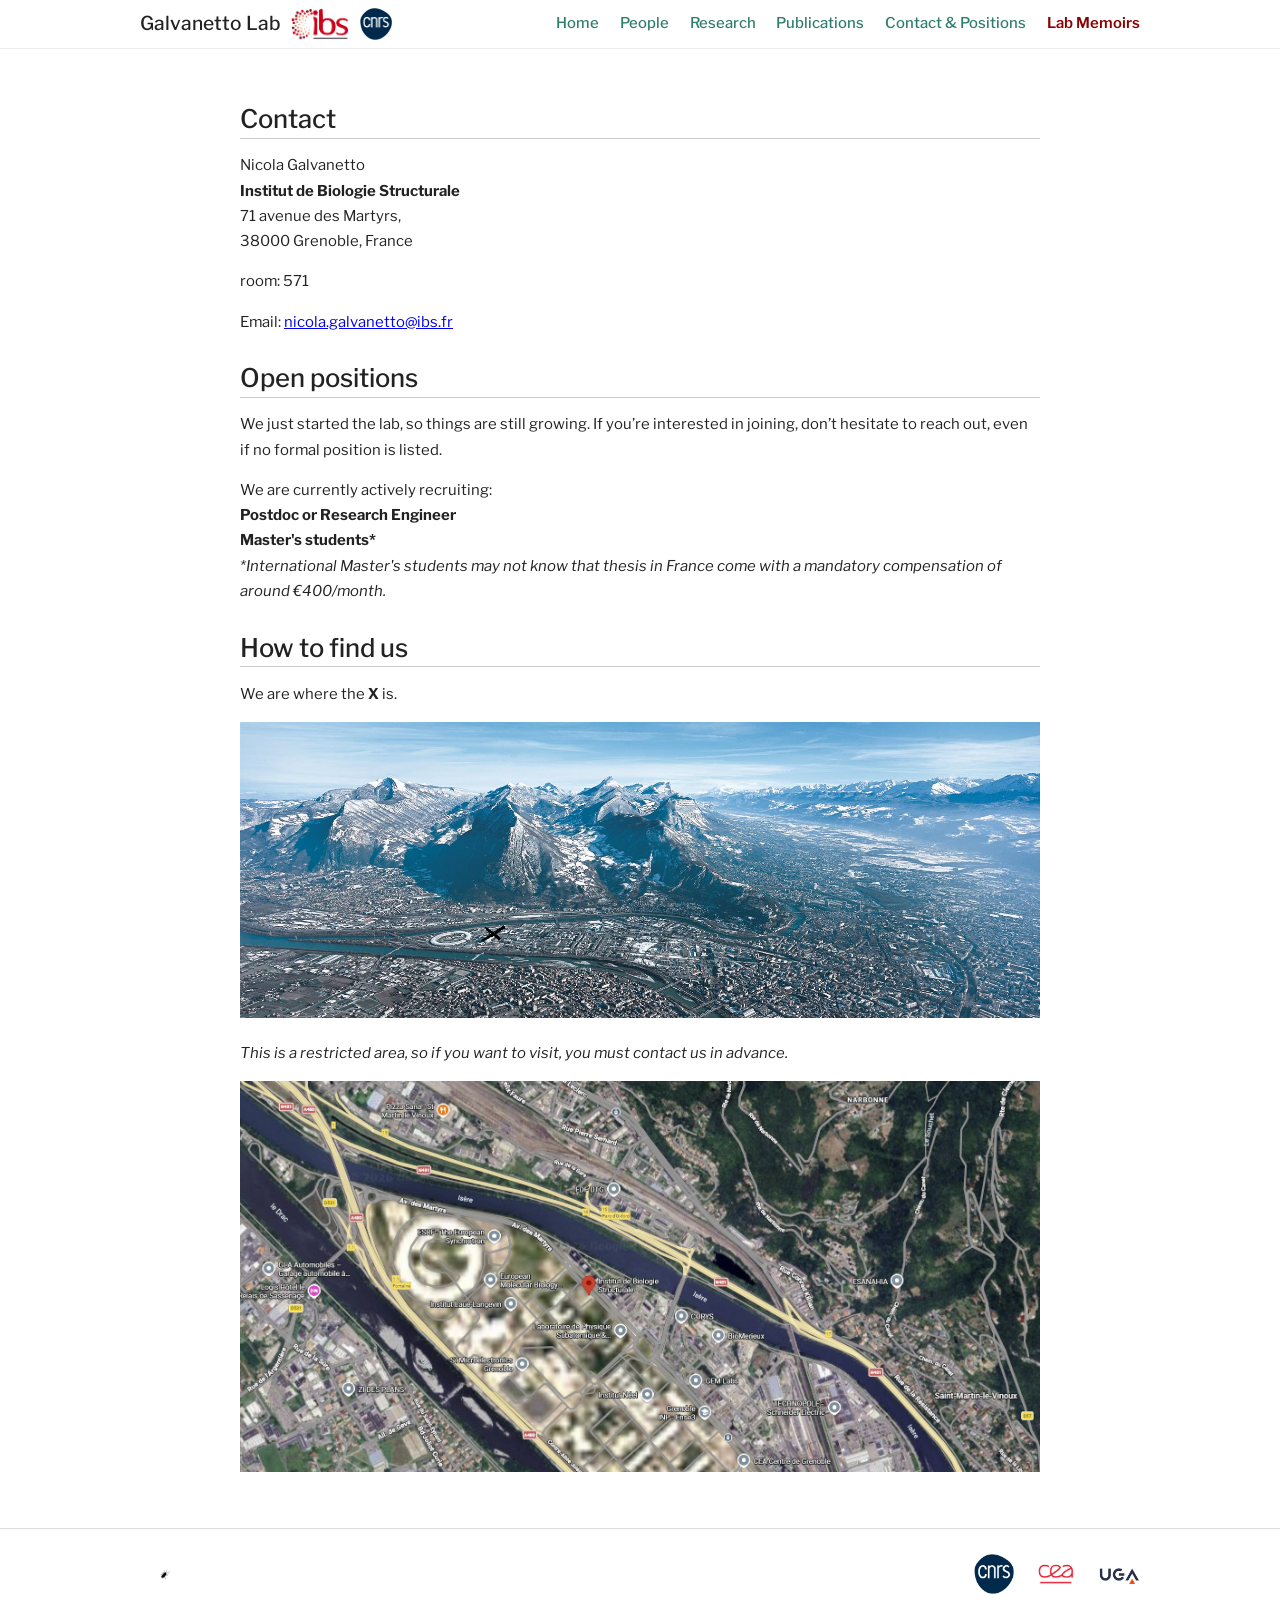
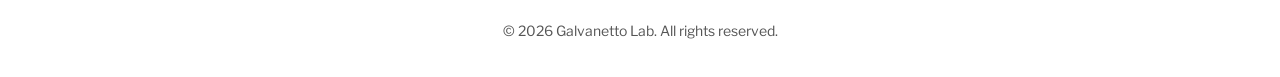
==== contact/index.html @ d552b593 "seo and positions" ====
<!DOCTYPE html>
<html lang="en">
<head>
  <meta charset="UTF-8" />
  <meta name="viewport" content="width=device-width, initial-scale=1.0" />
  <title>Contact & Positions – Nicola Galvanetto Lab</title>
  <meta name="author" content="Nicola Galvanetto">
<meta name="description" content="Contact Nicola Galvanetto at IBS Grenoble. Open positions for postdocs and PhD students in biophysics.">
  <link rel="stylesheet" href="../style.css" />
</head>
<body>
  <header>

<nav class="nav">
  <div class="logo-hamburger">
    <!-- Logo + text on the same line -->
<div class="logo">
  Galvanetto Lab 
  <a href="https://www.ibs.fr/" target="_blank" style="text-decoration: none;">
    <img src="../images/ibslogo.jpg" alt="IBS logo" class="ibs-logo" style="margin-left: 10px; margin-right: 10px;">
  </a>
  <a href="https://www.cnrs.fr/en" target="_blank" style="text-decoration: none;">
    <img src="../images/cnrslogo.jpg" alt="CNRS logo" class="ibs-logo">
  </a>
</div>

    <!-- Hamburger (only visible on mobile) -->
    <div class="hamburger" id="hamburger">
      <span></span>
      <span></span>
      <span></span>
    </div>
  </div>

  <ul class="menu" id="menu">
    <li><a href="../index.html">Home</a></li>
    <li><a href="../people/">People</a></li>
    <li><a href="../research/">Research</a></li>
    <li><a href="../publications/">Publications</a></li>
    <li><a href="../contact/">Contact & Positions</a></li>
    <li><a href="../memoirs/" class="memoirs-link">Lab Memoirs</a></li>
  </ul>
</nav>

  </header>


<main class="content">
	<h2 style="margin-bottom: -3px;">Contact</h2>
	<hr style="border: none; border-top: 1px solid #ccc; margin: 0;">
	
	<p>Nicola Galvanetto<br>
	<b>Institut de Biologie Structurale</b><br>
	71 avenue des Martyrs,<br>
	38000 Grenoble, France</p>
	<p></p>
	<p>room: 571</p>
  <p>Email: <a href="mailto:nicola.galvanetto@ibs.fr">nicola.galvanetto@ibs.fr</a></p>
  
  
  <h2 style="margin-bottom: -3px;">Open positions</h2>
	<hr style="border: none; border-top: 1px solid #ccc; margin: 0;">
	
	<p>We just started the lab, so things are still growing. 
	If you’re interested in joining, don’t hesitate to reach out, even if no formal position is listed.</p>
	<p></p>
<p>We are currently actively recruiting:<br>
<b>Postdoc or Research Engineer</b><br>
<b>Master's students*</b><br>
<i>*International Master's students may not know that thesis in France come with a mandatory compensation 
of around €400/month.</i></p>
  
  
  
  	<h2 style="margin-bottom: -3px;">How to find us</h2>
	<hr style="border: none; border-top: 1px solid #ccc; margin: 0;">
    <p>We are where the <b>X</b> is.</p>

  	<img src="../images/position in photo.png" alt="map" style="max-width: 100%; height: auto;">
	
	

	<p></p>
	<p><i>This is a restricted area, so if you want to visit, you must contact us in advance.</i></p>
	
	<a href="https://maps.app.goo.gl/d3sHrLhtY7CHZB1f6" target="_blank">
  <img src="../images/position in map.png" alt="map" style="max-width: 100%; height: auto;">
	</a>
	

  
  


</main>


<footer class="site-footer">
  <div class="footer-logos-container">
  <div class="footer-logos-left">
      <img src="../images/formica.gif" alt="formica">
    </div>
  
  
  
  
    <div class="footer-logos-right">
      <a href="https://www.cnrs.fr/en" target="_blank" rel="noopener">
        <img src="../images/cnrslogo.jpg" alt="Logo cnrs">
      </a>

      <a href="https://www.cea.fr/english/Pages/home.aspx" target="_blank" rel="noopener">
        <img src="../images/cealogo.jpg" alt="Logo 2">
      </a>

      <a href="https://www.univ-grenoble-alpes.fr/english/" target="_blank" rel="noopener">
        <img src="../images/ugalogo.jpg" alt="Logo 3">
      </a>
    </div>
  </div>

  <!-- BOTTOM TEXT -->
  <div class="footer-bottom">
    <p>© <span id="year"></span> Galvanetto Lab. All rights reserved.</p>
  </div>

  <script>
    document.getElementById("year").textContent = new Date().getFullYear();
  </script>
</footer>

<script>
  // Hamburger menu toggle – this makes it actually work
  document.addEventListener('DOMContentLoaded', function () {
    const hamburger = document.getElementById('hamburger');
    const menu = document.getElementById('menu');

    hamburger.addEventListener('click', function () {
      menu.classList.toggle('active');
    });

    // Optional: close menu when a link is clicked (very nice on mobile)
    menu.querySelectorAll('a').forEach(link => {
      link.addEventListener('click', () => {
        menu.classList.remove('active');
      });
    });
  });
</script>


</body>
</html>
---- style.css ----
@import url('https://fonts.googleapis.com/css2?family=Libre+Franklin:wght@300;400;500;600&display=swap');


/* Markdown-like clean font stack */
body {
  margin: 0;
  font-family: "Libre Franklin", -apple-system, BlinkMacSystemFont, "Segoe UI", Roboto, Arial, sans-serif;
  font-size: 0.93rem;
  line-height: 1.6;
  color: #222;
}

h1, h2, h3 {
  font-weight: 500;
}

body {
  font-weight: 400;
}

.content {
  line-height: 1.7;
}

/* Navigation bar – COMPACT & RESPONSIVE */
header {
  background: white;
  border-bottom: 1px solid #eee;
  position: sticky;
  top: 0;
  z-index: 10;
}

.nav {
  display: flex;
  justify-content: space-between;
  align-items: center;
  max-width: 1000px;
  margin: 0 auto;
  padding: 0.5rem 1rem;          /* tighter vertical padding */
}

.logo-hamburger {
  display: flex;
  justify-content: space-between;
  align-items: center;
  width: 100%;
}

.nav .logo {
  font-weight: 500;
  font-size: 1.2rem;
  margin: 0;
  line-height: 1;
}

.ibs-logo {
  height: 30px;
  margin-left: 4px;
  vertical-align: middle;
}

/* Horizontal menu on tablets & desktop */
.menu {
  list-style: none;
  display: flex;
  gap: 1.5rem;
  margin: 0;
  padding: 0;
}

.menu a {
  text-decoration: none;
  color: #2e7d6b;
  font-weight: 500;
  white-space: nowrap;
}

.menu a:hover { text-decoration: underline; }

.menu a.memoirs-link {
  color: #8b0000;
  font-weight: 600;
}
.menu a.memoirs-link:hover {
  color: #b30000;
  text-decoration: underline;
}

/* Hamburger (only visible on phones) */
.hamburger {
  display: none;
  cursor: pointer;
  padding: 0.5rem;
}
.hamburger span {
  display: block;
  width: 24px;
  height: 2.5px;
  background: #222;
  margin: 5px 0;
  transition: 0.3s;
}


/* Hero section */
.hero {
  position: relative;
  text-align: center;
  color: white;
}

.hero-image {
  width: 100%;
  height: 250px;
  object-fit: cover;
  filter: brightness(100%);
}

.hero-text {
  position: absolute;
  top: 50%;
  left: 50%;
  transform: translate(-50%, -50%);
  width: 88%;
}

.hero-text h1 {
  font-size: 2rem;
  margin: 0;
}


.hero-text banner{
    font-size: 1.4rem;
    font-weight: 300;
    color: white;
    text-align: center;
    text-shadow: 0px 2px 6px rgba(0,0,0,0.7);
    margin: 0;
    padding-top: 20vh;
}

.hero-text p {
  font-size: 1.2rem;
}

/* Main content */
.content {
  max-width: 800px;
  margin: 3rem auto;
  padding: 0 1rem;
}

.content h2 {
  font-size: 1.6rem;
  margin-bottom: 1rem;
}



/* Footer -------------------- */
/* FOOTER CONTAINER */
footer {
  padding: 20px;
   background-color: #f5f5f5; 
  margin-top: 40px;
  border-top: 1px solid #ccc;
}

.site-footer {
  background-color: #fff;
  padding: 20px 0;
  border-top: 1px solid #ddd;
  font-size: 0.9rem;
}

.footer-logos-container {
  max-width: 1000px;   /* match your header width */
  margin: 0 auto;
  display: flex;
  justify-content: space-between;
  align-items: center;
  padding: 0 20px;
}

.footer-logos-left img {
  height: 50px;
  width: auto;
}

.footer-logos-right img {
  height: 40px;   /* adjust per logo */
  width: auto;
  margin-left: 15px;
}

.footer-logos-right a {
  text-decoration: none;
}

.footer-bottom {
  text-align: center;
  margin-top: 20px;
  color: #555;
}

/* ALL LOGOS */
.footer-logo {
  height: 40px;   /* adjust as you prefer */
  opacity: 0.85;
  transition: opacity 0.3s ease;
  cursor: pointer;
}

.footer-logo:hover {
  opacity: 1;
}

/* A slightly larger IBS logo */
.footer-logo.ibs {
  height: 48px;
}

/* BOTTOM TEXT */
.footer-bottom {
  text-align: center;
  font-size: 14px;
  color: #555;
  margin-top: 10px;
}

/* End Footer */

.main-figure { 
  margin: 1.5rem auto;
  max-width: var(--w, 45%); /* default 45% if --w not set */
}

.main-imagewrap  { 
  display:block; width:100%;
  border-radius:1px;
  box-shadow:0 2px 8px rgba(0,0,0,0.1);
}

.main-imagewrapNoshadow  { 
  display:block; width:100%;
  border-radius:1px;
}

.main-caption{
  margin-top:0.4rem;
  font-size:0.85rem;
  color:#555;
  text-align:left;
  line-height:1.2;
}

.main-imageThin {
  display: block;
  margin: 1.5rem auto;
  max-width: 45%;
  border-radius: 1px;
  box-shadow: 0 2px 8px rgba(0,0,0,0.1);
}


.main-image {
  display: block;
  margin: 1.5rem auto;
  max-width: 90%;
  border-radius: 1px;
  box-shadow: 0 2px 8px rgba(0,0,0,0.1);
}


.person {
  display: flex;
  align-items: center;
  margin-bottom: 2rem;
  gap: 1.5rem;
}

.person-photo {
  width: 120px;      /* adjust as needed */
  height: 140px;     /* adjust as needed */
  object-fit: cover;
  /* border-radius: 50%; */ /* removed to make rectangle */
  box-shadow: 0 2px 6px rgba(0,0,0,0.15);
}

.person-info h3 {
  margin: 0;
  font-size: 1.2rem;
  color: #2e7d6b;
}

.person-info p {
  margin: 0.3rem 0;
  line-height: 1.4;
}


/* ─────────────────── Publications ─────────────────── */

.publication {
  display: flex;
  gap: 20px;
  align-items: flex-start;
  margin-bottom: 24px;
}

.publication img {
  width: 160px;
  height: 100px;
  flex-shrink: 0;
  object-fit: cover;
  object-position: center;
}

.publication .pub-text {
  font-size: 0.82em;
  line-height: 1.3;
}






.ibs-logo {
  height: 32px;        /* Adjust as you like */
  margin-left: 1px;    /* Small spacing after the @ */
  vertical-align: middle;
  cursor: pointer;
}


/* ─────────────────── RESPONSIVE NAV ─────────────────── */
@media (max-width: 768px) {
  .nav {
    flex-direction: column;
    padding: 0.6rem 1rem;
  }
  .logo {
    margin-bottom: 0.1rem;
  }
  .menu {
    flex-wrap: wrap;
    justify-content: center;
    gap: 1rem;
  }
}

@media (max-width: 480px) {
  body {
    font-size: 0.875rem;
  }
  .hero-text banner {
    font-size: 1.1rem;
  }
  .content h2 {
    font-size: 1.3rem;
  }
  .content h3 {
    font-size: 1.05rem;
  }
}

/* Hamburger menu on phones */
@media (max-width: 480px) {
  .logo-hamburger {               /* logo + hamburger on the same line */
    display: flex;
  }
  .nav .logo {
    font-size: 1.13rem;
  }
  .ibs-logo { height: 28px; }

  .hamburger { display: block; }

  .menu {
    display: none;
    flex-direction: column;
    width: 100%;
    background: white;
    position: absolute;
    top: 100%;
    left: 0;
    border-top: 1px solid #eee;
    box-shadow: 0 6px 12px rgba(0,0,0,0.1);
    z-index: 20;
  }
  .menu.active { display: flex; }

  .menu a {
    display: block;
    padding: 0.15rem 0.5rem;      /* compact but comfortable */
    text-align: left;
    color: #2e7d6b;
  }
  .menu a.memoirs-link { color: #8b0000; font-weight: 600; }
  .menu a:hover { background: #f8f8f8; }
  .menu a.memoirs-link:hover { background: #fff5f5; color: #b30000; }
}

/* Desktop / tablet – clean original layout, no wrapping */
@media (min-width: 481px) {
  .hamburger {
    display: none !important;
  }
  .logo-hamburger {
    all: unset;              /* completely removes the flex wrapper we added for mobile */
    display: block;
  }
  .nav {
    display: flex;
    justify-content: space-between;
    align-items: center;
  }
  .menu {
    display: flex !important;
    gap: 0.4rem 1.3rem;
  }
}

  /* Hamburger button */
  .hamburger {
    display: block;
    cursor: pointer;
    padding: 0.5rem;
  }

  .hamburger span {
    display: block;
    width: 26px;
    height: 3px;
    background: #222;
    margin: 5px 0;
    transition: 0.3s;
  }


@media (min-width: 481px) and (max-width: 768px) {
  .nav .logo {
    font-size: 1rem;
  }
  .ibs-logo {
    height: 22px;
  }
  .menu {
    gap: 0.5rem 0.8rem;
    font-size: 0.9rem;
  }
}

/* Hide hamburger on larger screens */
@media (min-width: 481px) {
  .hamburger {
    display: none;
  }
  .menu {
    display: flex !important;
  }
}

.nav .logo {
  display: flex;
  align-items: center;
  white-space: nowrap;
}
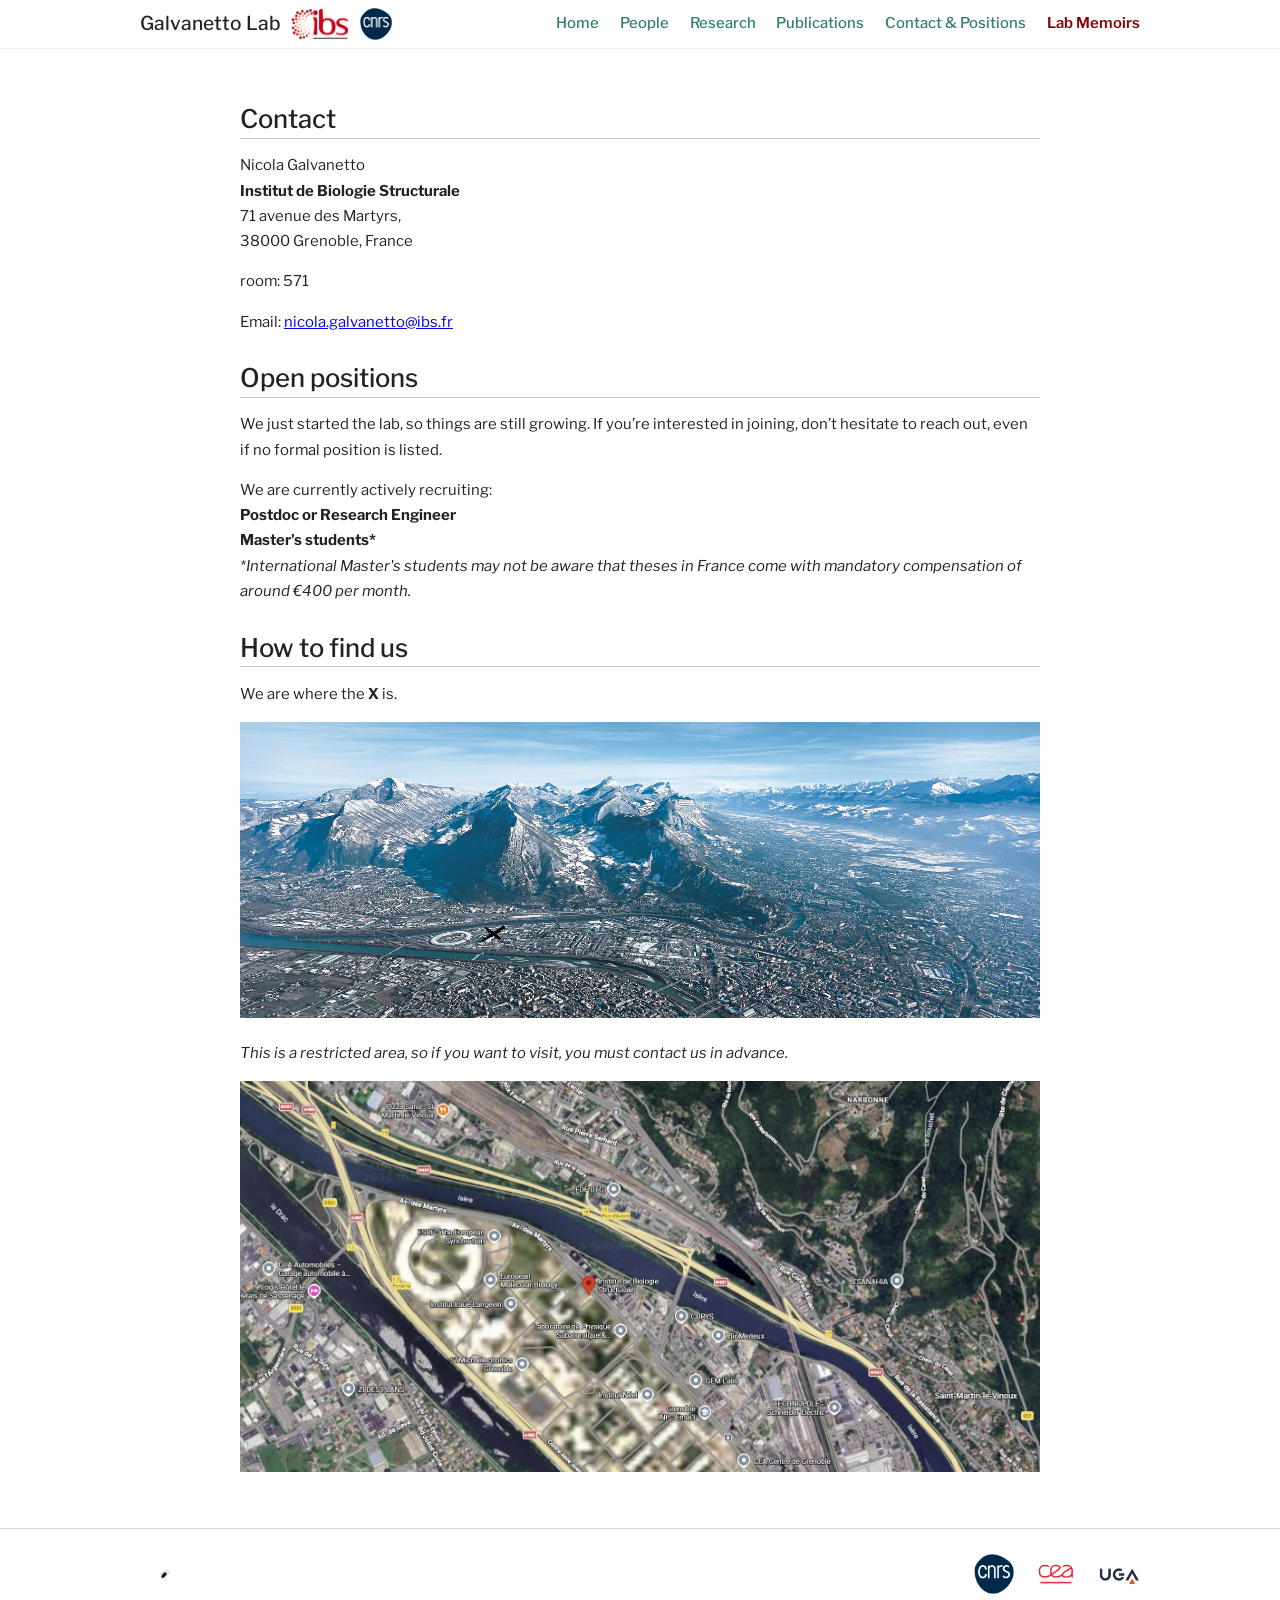
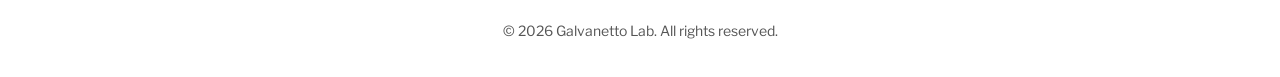
==== commit d7ceb9dc: "thesis" ====
--- a/contact/index.html
+++ b/contact/index.html
@@ -67,8 +67,8 @@
 <p>We are currently actively recruiting:<br>
 <b>Postdoc or Research Engineer</b><br>
 <b>Master's students*</b><br>
-<i>*International Master's students may not know that thesis in France come with a mandatory compensation 
-of around €400/month.</i></p>
+<i>*International Master's students may not be aware that theses in France come with mandatory compensation 
+of around €400 per month.</i></p>
   
   
   
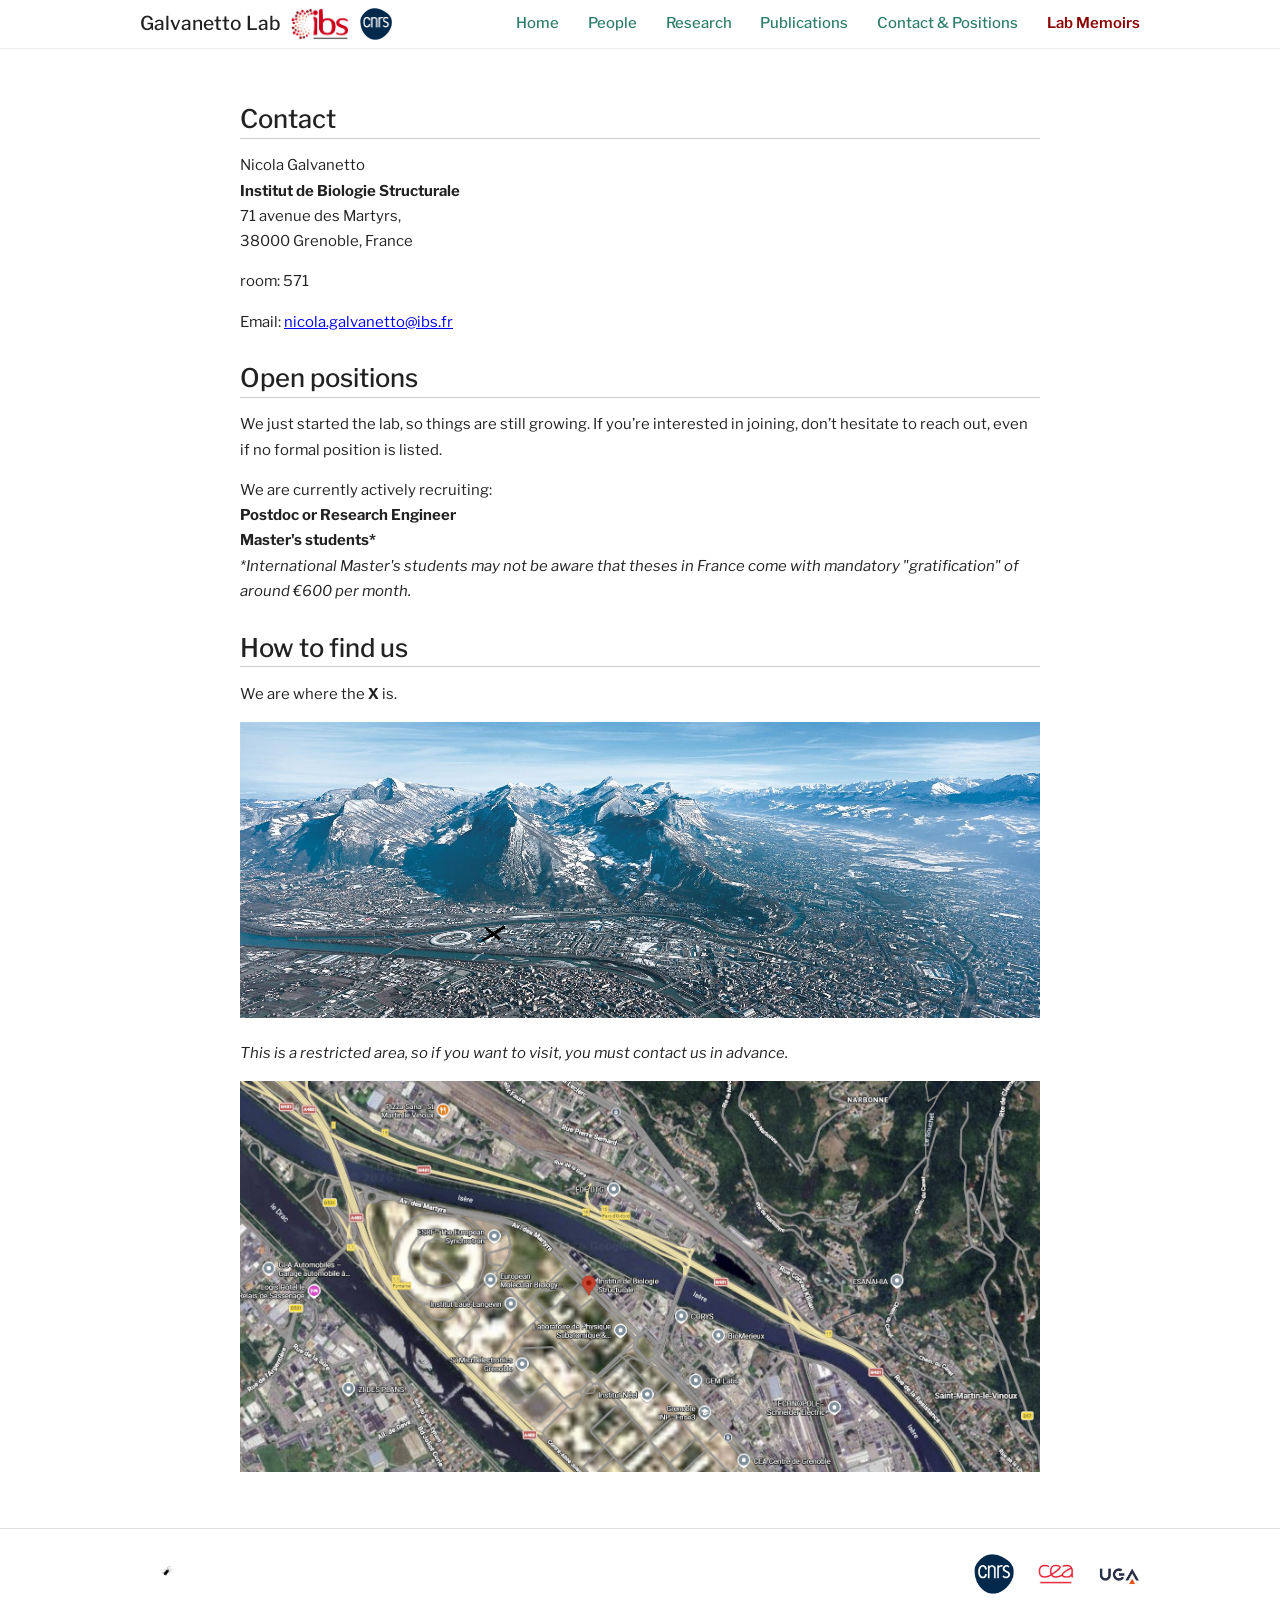
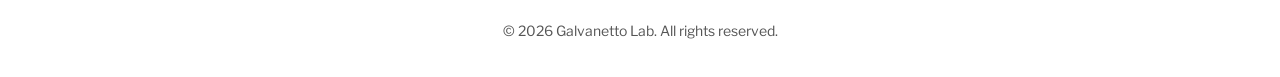
==== commit 5fc5961a: "gratification" ====
--- a/contact/index.html
+++ b/contact/index.html
@@ -67,8 +67,8 @@
 <p>We are currently actively recruiting:<br>
 <b>Postdoc or Research Engineer</b><br>
 <b>Master's students*</b><br>
-<i>*International Master's students may not be aware that theses in France come with mandatory compensation 
-of around €400 per month.</i></p>
+<i>*International Master's students may not be aware that theses in France come with mandatory "gratification" 
+of around €600 per month.</i></p>
   
   
   
--- a/style.css
+++ b/style.css
@@ -122,7 +122,6 @@
   top: 50%;
   left: 50%;
   transform: translate(-50%, -50%);
-  width: 88%;
 }
 
 .hero-text h1 {
@@ -158,6 +157,67 @@
 }
 
 
+/* Funding Section */
+
+.funding-section {
+  margin-top: 60px;
+  padding-top: 40px;
+  padding-bottom: 60px;
+  text-align: center;
+}
+
+.funding-divider {
+  width: 60px;
+  height: 2px;
+  background-color: #2e7d5e; /* match your site's green */
+  margin: 0 auto 32px auto;
+}
+
+.funding-title {
+  font-size: 1.1rem;
+  font-weight: 600;
+  letter-spacing: 0.1em;
+  text-transform: uppercase;
+  color: #555;
+  margin-bottom: 36px;
+}
+
+.funding-logos {
+  display: flex;
+  flex-wrap: wrap;
+  justify-content: center;
+  align-items: center;
+  gap: 48px;
+}
+
+.funding-item {
+  display: flex;
+  flex-direction: column;
+  align-items: center;
+  gap: 10px;
+  text-decoration: none;
+  transition: opacity 0.2s ease;
+}
+
+.funding-item:hover {
+  opacity: 0.7;
+}
+
+.funding-logo {
+  height: 60px;       /* all logos same height */
+  width: auto;
+  object-fit: contain;
+  filter: grayscale(20%);
+}
+
+.funding-name {
+  font-size: 0.8rem;
+  color: #888;
+  letter-spacing: 0.05em;
+}
+
+
+
 
 /* Footer -------------------- */
 /* FOOTER CONTAINER */
@@ -356,6 +416,9 @@
   body {
     font-size: 0.875rem;
   }
+  .hero-text {
+    width: 88%;
+  }
   .hero-text banner {
     font-size: 1.1rem;
   }
@@ -373,9 +436,9 @@
     display: flex;
   }
   .nav .logo {
-    font-size: 1.13rem;
-  }
-  .ibs-logo { height: 28px; }
+    font-size: 0.95rem;
+  }
+  .ibs-logo { height: 21px; margin-left: 5px; margin-right: 5px; }
 
   .hamburger { display: block; }
 
@@ -420,7 +483,7 @@
   }
   .menu {
     display: flex !important;
-    gap: 0.4rem 1.3rem;
+    gap: 0.4rem 1.8rem;
   }
 }
 
@@ -441,7 +504,7 @@
   }
 
 
-@media (min-width: 481px) and (max-width: 768px) {
+@media (min-width: 481px) and (max-width: 1050px) {
   .nav .logo {
     font-size: 1rem;
   }
@@ -449,8 +512,8 @@
     height: 22px;
   }
   .menu {
-    gap: 0.5rem 0.8rem;
-    font-size: 0.9rem;
+    gap: 0.4rem 0.8rem;
+    font-size: 0.88rem;
   }
 }
 
@@ -468,4 +531,4 @@
   display: flex;
   align-items: center;
   white-space: nowrap;
-}+}
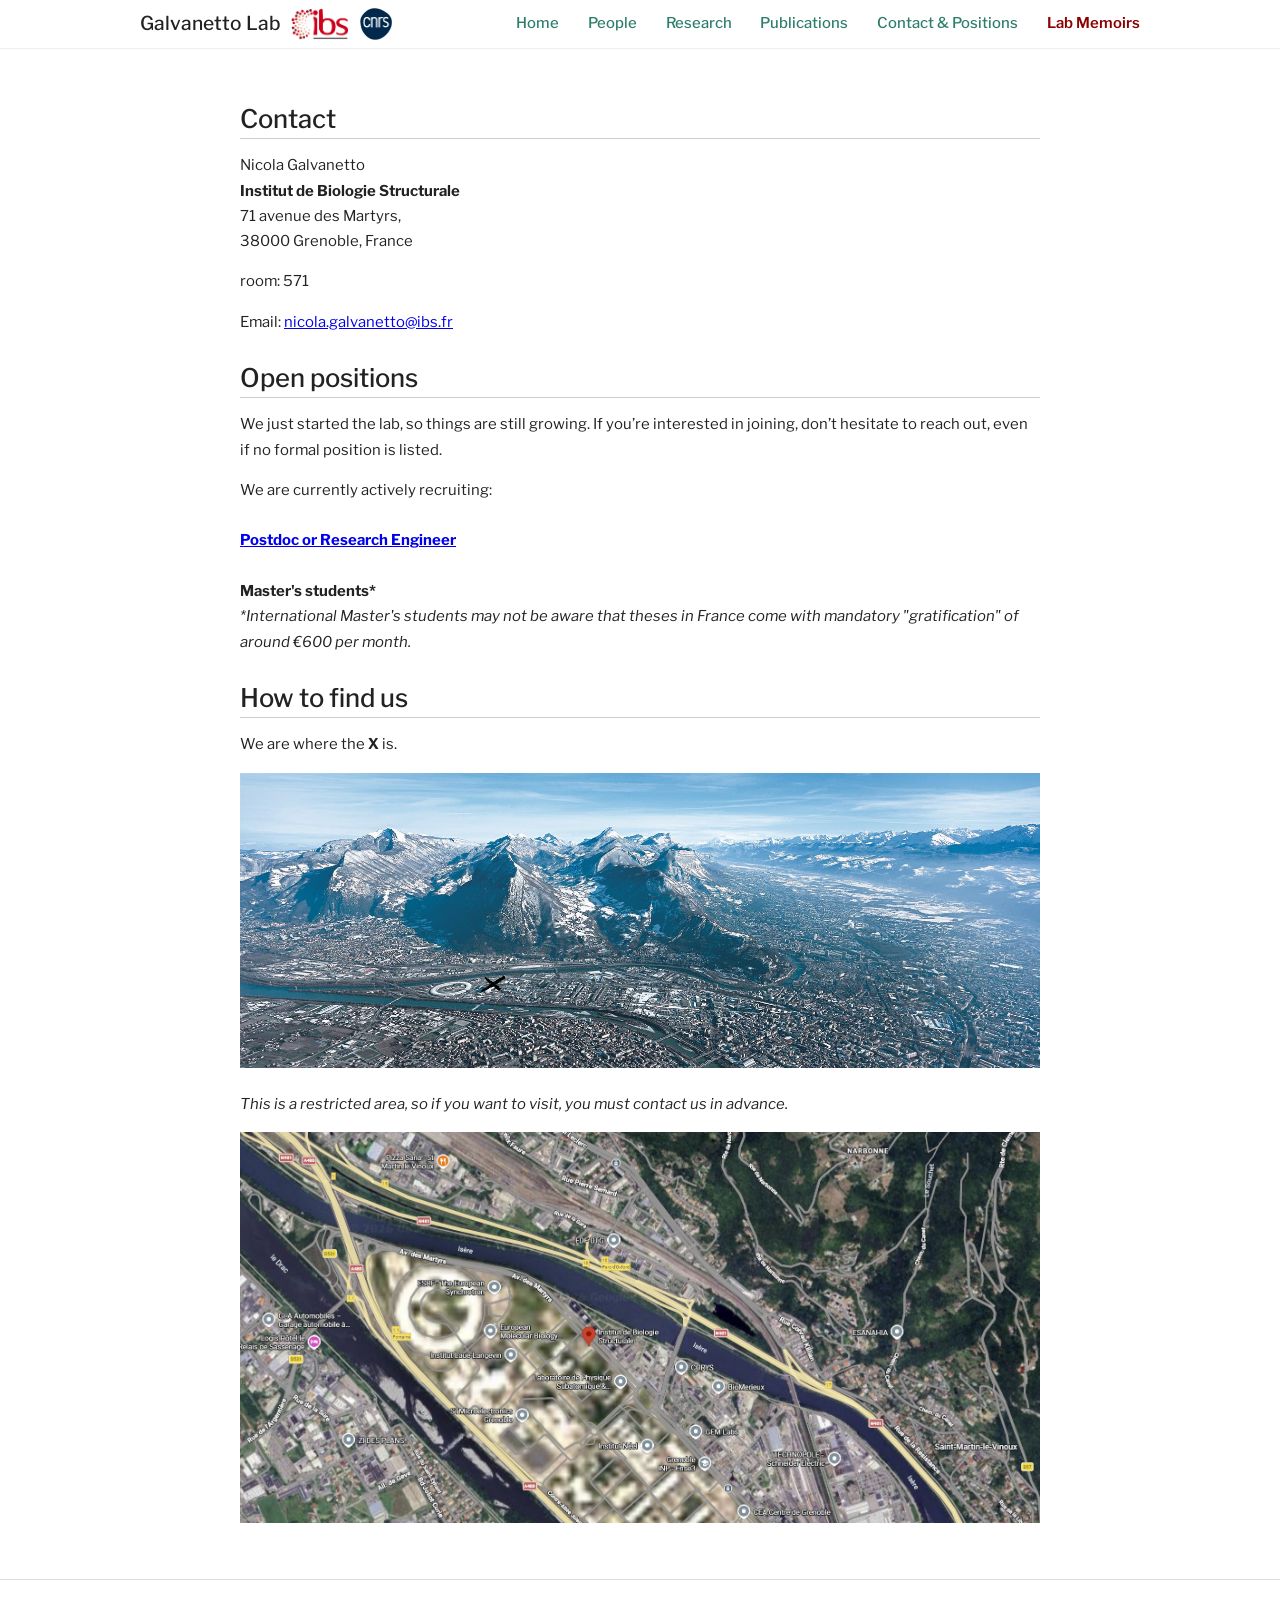
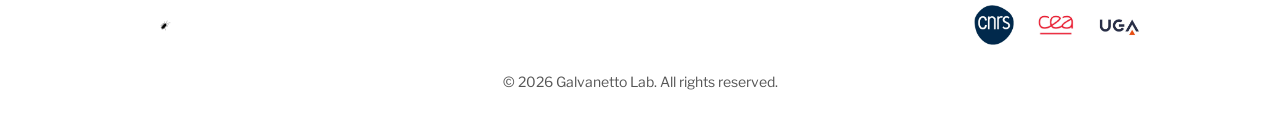
==== commit 1a16e90a: "job offer link" ====
--- a/contact/index.html
+++ b/contact/index.html
@@ -65,7 +65,9 @@
 	If you’re interested in joining, don’t hesitate to reach out, even if no formal position is listed.</p>
 	<p></p>
 <p>We are currently actively recruiting:<br>
-<b>Postdoc or Research Engineer</b><br>
+<br>
+<b><a href="https://emploi.cnrs.fr/Offres/CDD/UMR5075-VALLAN-053/Default.aspx?lang=EN">Postdoc or Research Engineer</a></b><br>
+<br>
 <b>Master's students*</b><br>
 <i>*International Master's students may not be aware that theses in France come with mandatory "gratification" 
 of around €600 per month.</i></p>
--- a/style.css
+++ b/style.css
@@ -383,6 +383,28 @@
   line-height: 1.3;
 }
 
+
+/* ─────────────────── Papers ─────────────────── */
+
+.paper-entry {
+  display: flex;
+  gap: 20px;
+  align-items: flex-start;
+  margin-bottom: 24px;
+}
+
+.paper-entry img {
+  width: 160px;
+  height: 100px;
+  flex-shrink: 0;
+  object-fit: cover;
+  object-position: center;
+}
+
+.paper-entry .paper-text {
+  font-size: 0.82em;
+  line-height: 1.3;
+}
 
 
 
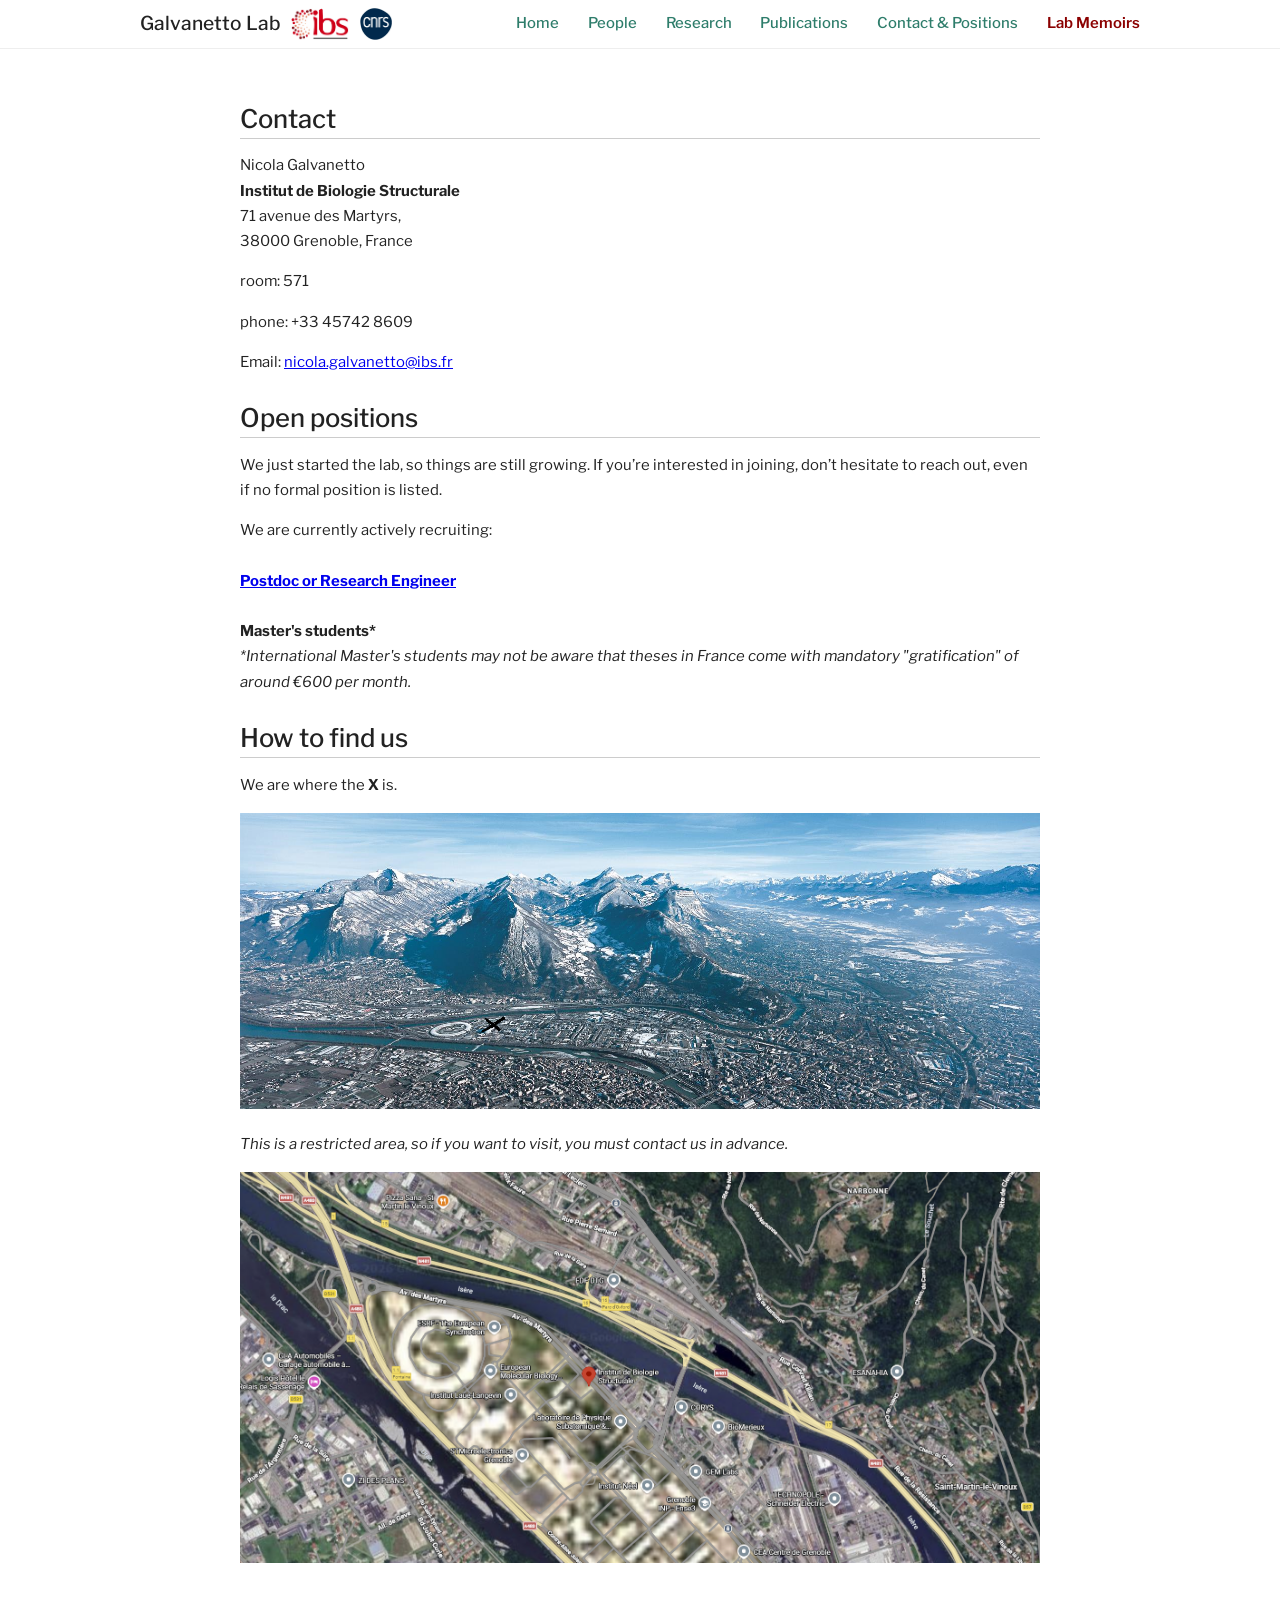
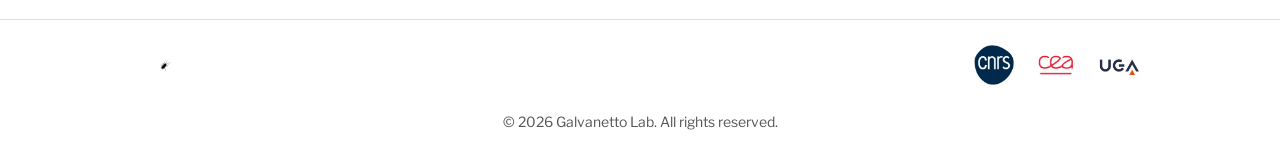
==== commit 9c934e03: "phone" ====
--- a/contact/index.html
+++ b/contact/index.html
@@ -55,6 +55,7 @@
 	38000 Grenoble, France</p>
 	<p></p>
 	<p>room: 571</p>
+	<p>phone: +33 45742 8609</p>
   <p>Email: <a href="mailto:nicola.galvanetto@ibs.fr">nicola.galvanetto@ibs.fr</a></p>
   
   
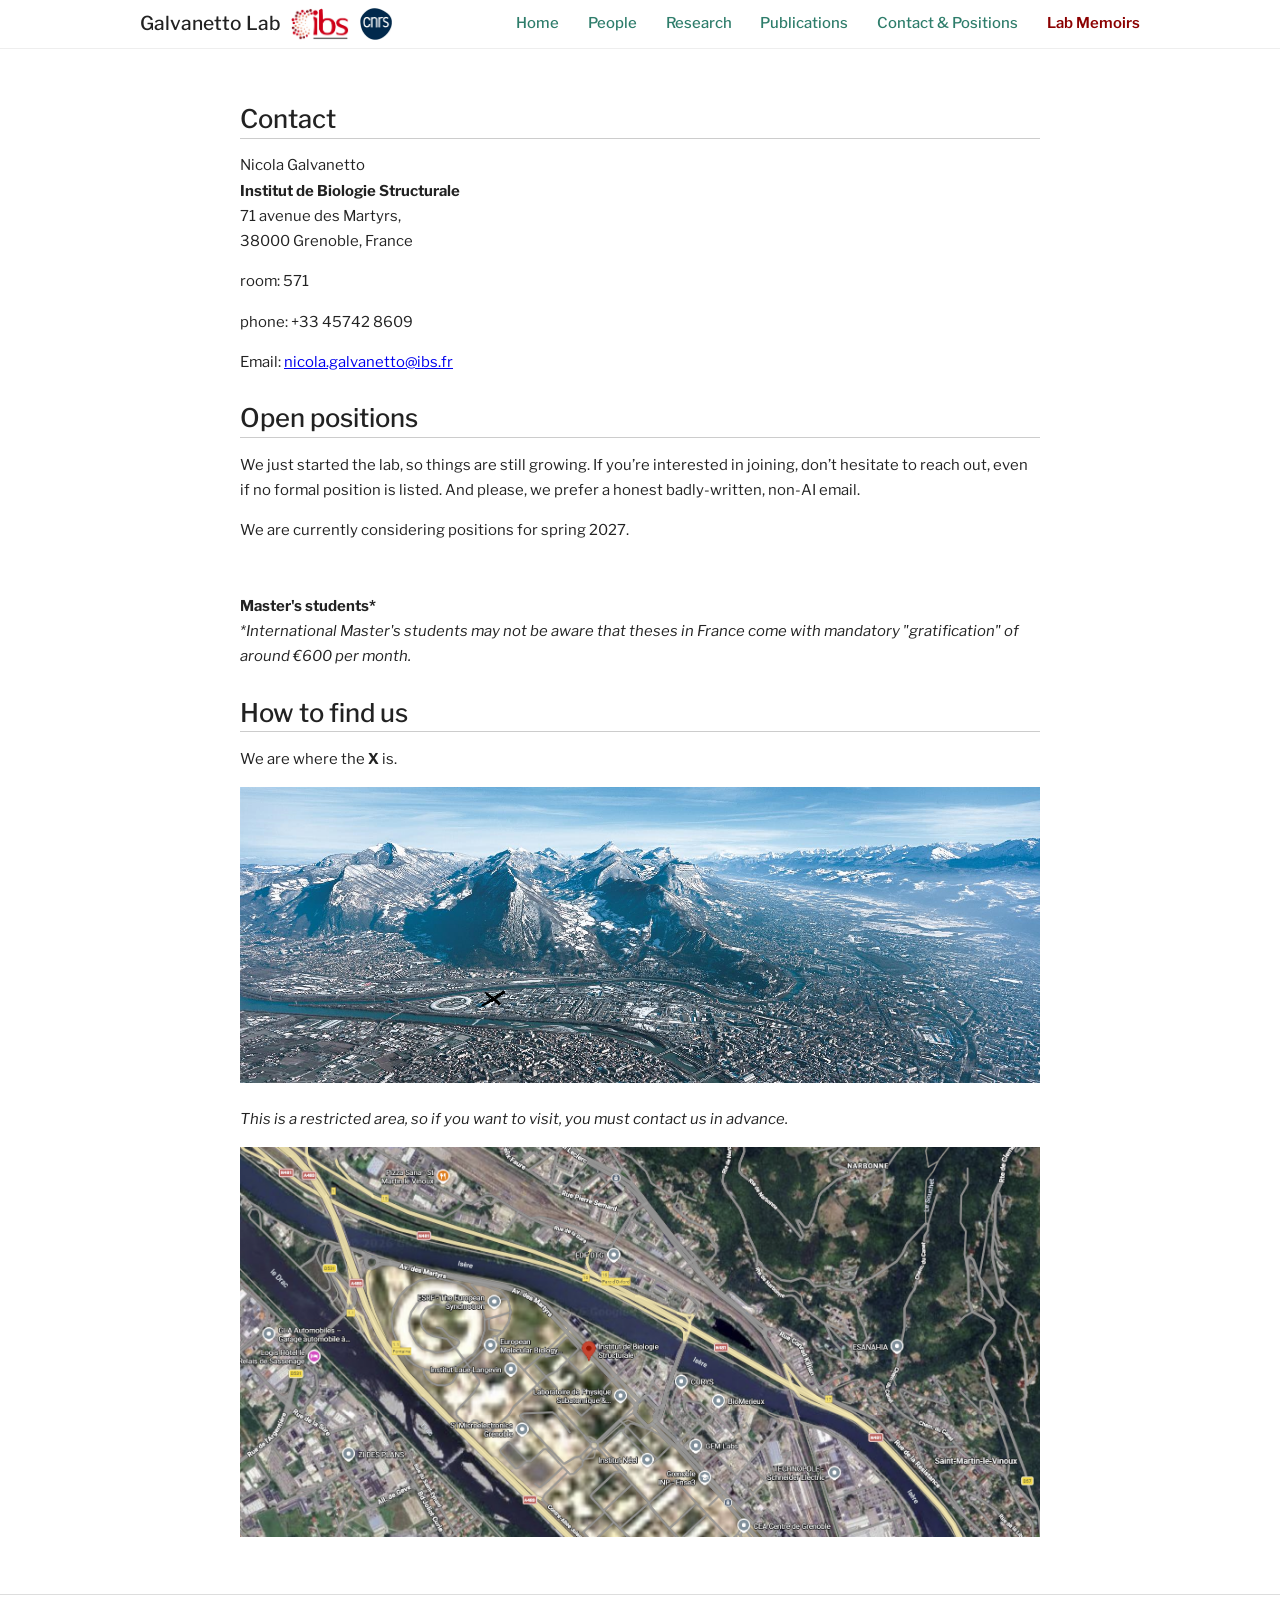
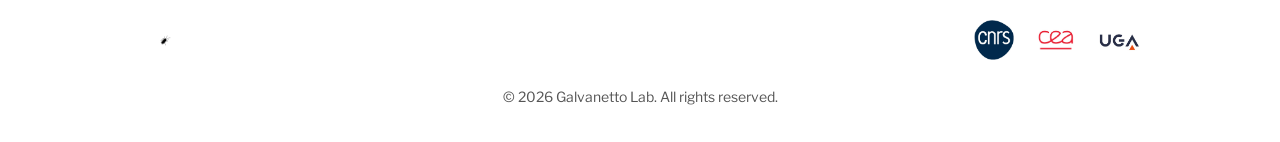
==== commit a5bd2572: "positions" ====
--- a/contact/index.html
+++ b/contact/index.html
@@ -63,11 +63,10 @@
 	<hr style="border: none; border-top: 1px solid #ccc; margin: 0;">
 	
 	<p>We just started the lab, so things are still growing. 
-	If you’re interested in joining, don’t hesitate to reach out, even if no formal position is listed.</p>
+	If you’re interested in joining, don’t hesitate to reach out, even if no formal position is listed. And please, we prefer a honest badly-written, non-AI email.</p>
 	<p></p>
-<p>We are currently actively recruiting:<br>
+<p>We are currently considering positions for spring 2027.<br>
 <br>
-<b><a href="https://emploi.cnrs.fr/Offres/CDD/UMR5075-VALLAN-053/Default.aspx?lang=EN">Postdoc or Research Engineer</a></b><br>
 <br>
 <b>Master's students*</b><br>
 <i>*International Master's students may not be aware that theses in France come with mandatory "gratification" 
--- a/style.css
+++ b/style.css
@@ -342,10 +342,12 @@
 }
 
 .person-photo {
-  width: 120px;      /* adjust as needed */
+  width: 110px;      /* adjust as needed */
   height: 140px;     /* adjust as needed */
-  object-fit: cover;
-  /* border-radius: 50%; */ /* removed to make rectangle */
+  object-fit: cover;              /* scales the image so it fills the box, cropping overflow */
+  object-position: center center; /* makes sure the crop is centered on both x and y */
+  flex-shrink: 0;                 /* stops the photo shrinking if bio text is long */
+  display: block;
   box-shadow: 0 2px 6px rgba(0,0,0,0.15);
 }
 
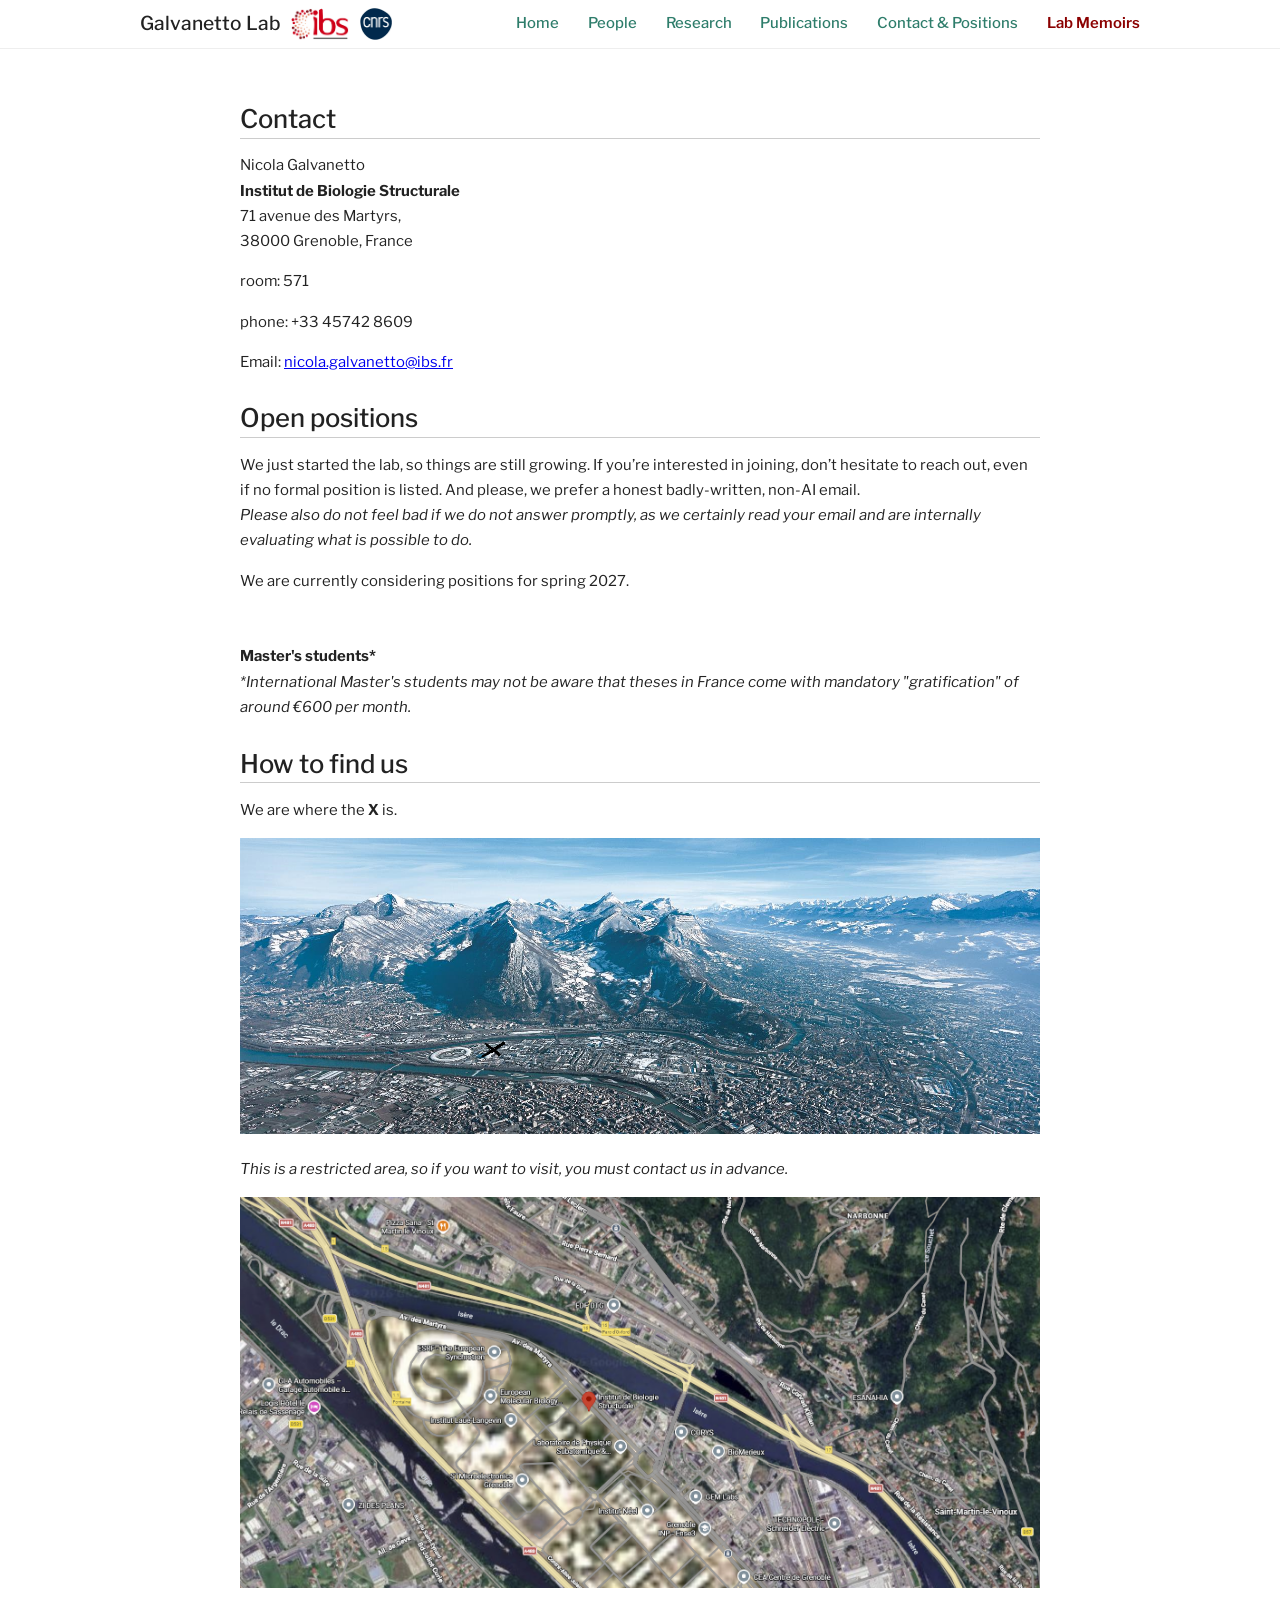
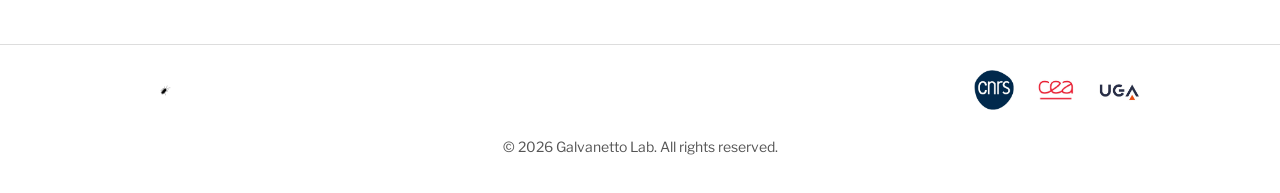
==== commit 1301ebb0: "possible to do" ====
--- a/contact/index.html
+++ b/contact/index.html
@@ -63,7 +63,8 @@
 	<hr style="border: none; border-top: 1px solid #ccc; margin: 0;">
 	
 	<p>We just started the lab, so things are still growing. 
-	If you’re interested in joining, don’t hesitate to reach out, even if no formal position is listed. And please, we prefer a honest badly-written, non-AI email.</p>
+	If you’re interested in joining, don’t hesitate to reach out, even if no formal position is listed. And please, we prefer a honest badly-written, non-AI email.<br>
+	<i>Please also do not feel bad if we do not answer promptly, as we certainly read your email and are internally evaluating what is possible to do.</i></p>
 	<p></p>
 <p>We are currently considering positions for spring 2027.<br>
 <br>
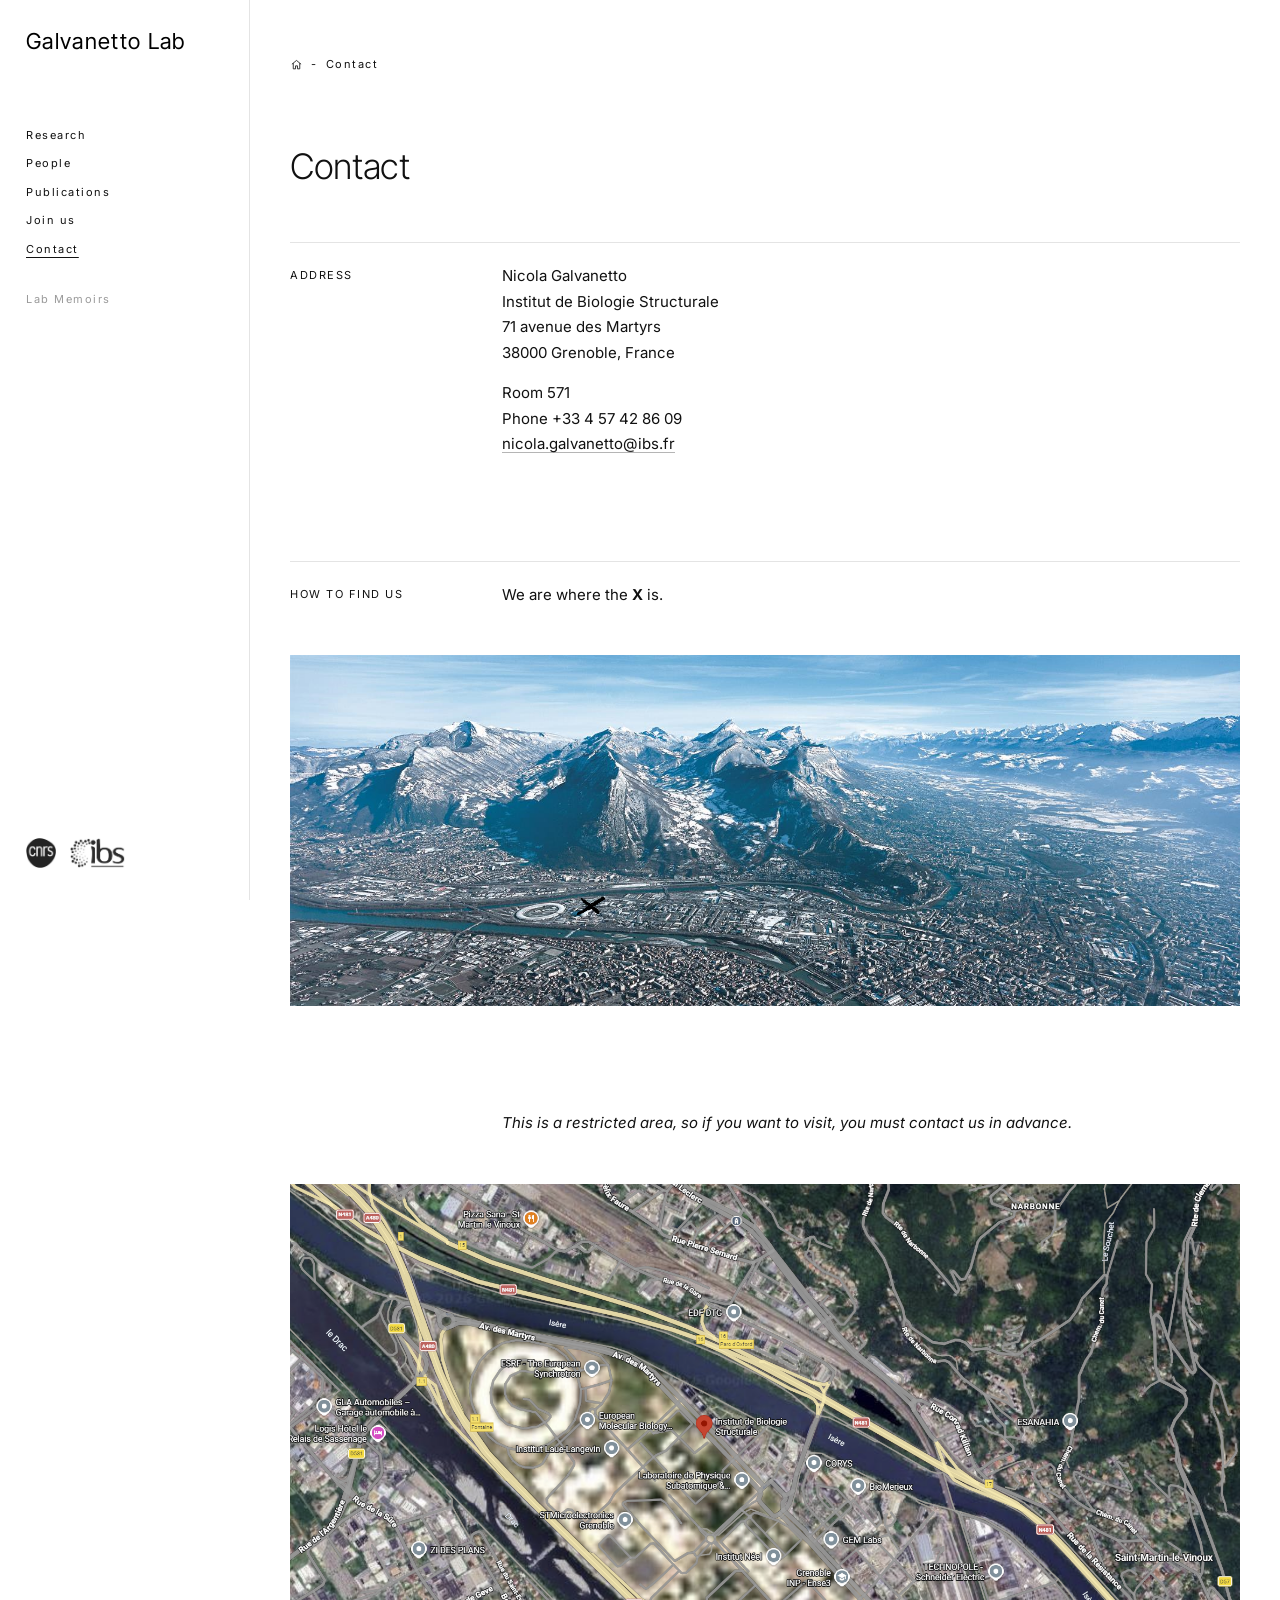
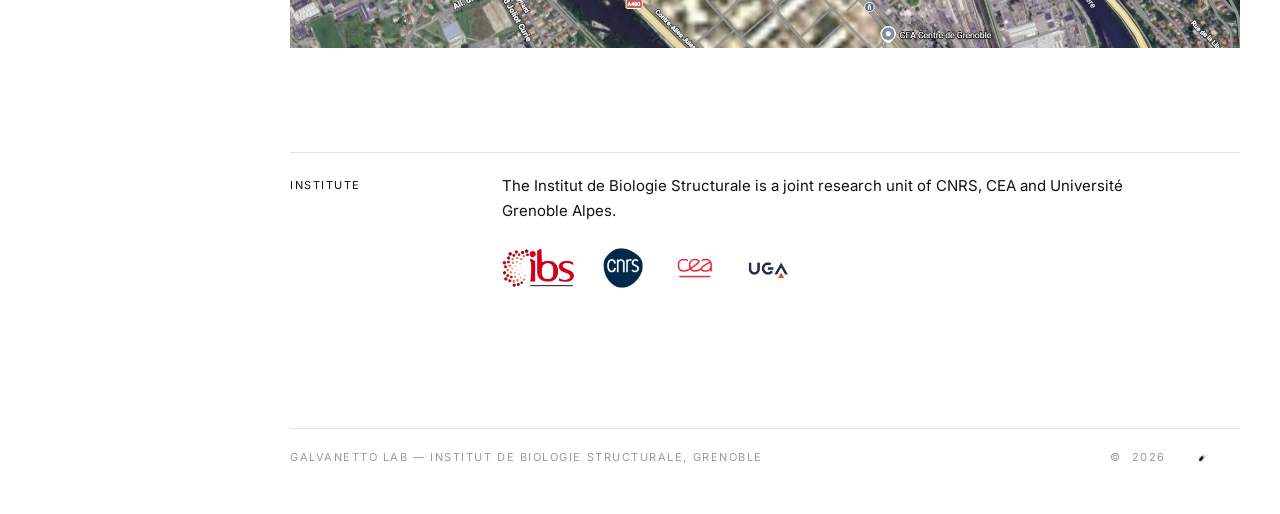
==== commit 3f86f190: "new design" ====
--- a/contact/index.html
+++ b/contact/index.html
@@ -3,154 +3,132 @@
 <head>
   <meta charset="UTF-8" />
   <meta name="viewport" content="width=device-width, initial-scale=1.0" />
-  <title>Contact & Positions – Nicola Galvanetto Lab</title>
+  <title>Contact — Nicola Galvanetto Lab</title>
+  <meta name="description" content="Contact Nicola Galvanetto at IBS Grenoble and find the lab.">
   <meta name="author" content="Nicola Galvanetto">
-<meta name="description" content="Contact Nicola Galvanetto at IBS Grenoble. Open positions for postdocs and PhD students in biophysics.">
+  <link rel="icon" href="../favicon.ico">
+  <link rel="preconnect" href="https://fonts.googleapis.com">
+  <link rel="preconnect" href="https://fonts.gstatic.com" crossorigin>
+  <link href="https://fonts.googleapis.com/css2?family=Inter+Tight:wght@300;400&family=Inter:wght@400;500&display=swap" rel="stylesheet">
   <link rel="stylesheet" href="../style.css" />
+  <meta property="og:type" content="website">
+  <meta property="og:site_name" content="Galvanetto Lab">
+  <meta property="og:title" content="Contact — Nicola Galvanetto Lab">
+  <meta property="og:description" content="Contact Nicola Galvanetto at IBS Grenoble and find the lab.">
+  <meta property="og:url" content="https://galvanettolab.org/contact/">
+  <meta property="og:image" content="https://galvanettolab.org/images/bannerbeads.jpg">
+  <meta name="twitter:card" content="summary_large_image">
 </head>
 <body>
-  <header>
 
-<nav class="nav">
-  <div class="logo-hamburger">
-    <!-- Logo + text on the same line -->
-<div class="logo">
-  Galvanetto Lab 
-  <a href="https://www.ibs.fr/" target="_blank" style="text-decoration: none;">
-    <img src="../images/ibslogo.jpg" alt="IBS logo" class="ibs-logo" style="margin-left: 10px; margin-right: 10px;">
-  </a>
-  <a href="https://www.cnrs.fr/en" target="_blank" style="text-decoration: none;">
-    <img src="../images/cnrslogo.jpg" alt="CNRS logo" class="ibs-logo">
-  </a>
-</div>
+  <!-- ───────── Sidebar ───────── -->
+  <aside class="sidebar">
+    <div class="sidebar-top">
+      <a class="site-title" href="../index.html">Galvanetto Lab</a>
+      <button class="hamburger" id="hamburger" aria-label="Open menu" aria-expanded="false">
+        <span></span><span></span><span></span>
+      </button>
+    </div>
 
-    <!-- Hamburger (only visible on mobile) -->
-    <div class="hamburger" id="hamburger">
-      <span></span>
-      <span></span>
-      <span></span>
-    </div>
-  </div>
-
-  <ul class="menu" id="menu">
-    <li><a href="../index.html">Home</a></li>
-    <li><a href="../people/">People</a></li>
-    <li><a href="../research/">Research</a></li>
-    <li><a href="../publications/">Publications</a></li>
-    <li><a href="../contact/">Contact & Positions</a></li>
-    <li><a href="../memoirs/" class="memoirs-link">Lab Memoirs</a></li>
-  </ul>
-</nav>
-
-  </header>
+    <div class="sidebar-body" id="menu">
+      <nav>
+        <ul class="menu">
+          <li><a href="../research/">Research</a></li>
+          <li><a href="../people/">People</a></li>
+          <li><a href="../publications/">Publications</a></li>
+          <li><a href="../join/">Join us</a></li>
+          <li><a href="../contact/" class="active">Contact</a></li>
+          <li class="aside"><a href="../memoirs/">Lab Memoirs</a></li>
+        </ul>
+      </nav>
 
 
-<main class="content">
-	<h2 style="margin-bottom: -3px;">Contact</h2>
-	<hr style="border: none; border-top: 1px solid #ccc; margin: 0;">
-	
-	<p>Nicola Galvanetto<br>
-	<b>Institut de Biologie Structurale</b><br>
-	71 avenue des Martyrs,<br>
-	38000 Grenoble, France</p>
-	<p></p>
-	<p>room: 571</p>
-	<p>phone: +33 45742 8609</p>
-  <p>Email: <a href="mailto:nicola.galvanetto@ibs.fr">nicola.galvanetto@ibs.fr</a></p>
-  
-  
-  <h2 style="margin-bottom: -3px;">Open positions</h2>
-	<hr style="border: none; border-top: 1px solid #ccc; margin: 0;">
-	
-	<p>We just started the lab, so things are still growing. 
-	If you’re interested in joining, don’t hesitate to reach out, even if no formal position is listed. And please, we prefer a honest badly-written, non-AI email.<br>
-	<i>Please also do not feel bad if we do not answer promptly, as we certainly read your email and are internally evaluating what is possible to do.</i></p>
-	<p></p>
-<p>We are currently considering positions for spring 2027.<br>
-<br>
-<br>
-<b>Master's students*</b><br>
-<i>*International Master's students may not be aware that theses in France come with mandatory "gratification" 
-of around €600 per month.</i></p>
-  
-  
-  
-  	<h2 style="margin-bottom: -3px;">How to find us</h2>
-	<hr style="border: none; border-top: 1px solid #ccc; margin: 0;">
-    <p>We are where the <b>X</b> is.</p>
+      <div class="sidebar-logos">
+        <a href="https://www.cnrs.fr/en" target="_blank" rel="noopener"><img src="../images/cnrslogo.jpg" alt="CNRS"></a>
+        <a href="https://www.ibs.fr/" target="_blank" rel="noopener"><img src="../images/ibslogo.jpg" alt="IBS"></a>
+      </div>
+    </div>
+  </aside>
 
-  	<img src="../images/position in photo.png" alt="map" style="max-width: 100%; height: auto;">
-	
-	
+  <!-- ───────── Main ───────── -->
+  <main class="main">
+    <div class="wrap">
+      <div class="breadcrumb">
+        <a href="../index.html" class="crumb-home" aria-label="Home"><svg viewBox="0 0 24 24" aria-hidden="true" fill="none" stroke="currentColor" stroke-width="1.5" stroke-linejoin="round"><path d="M3.5 11.5 12 4.5l8.5 7"/><path d="M6 9.5V20h4.2v-5.5h3.6V20H18V9.5"/></svg></a>
+        <span>-</span>
+        <span>Contact</span>
+      </div>
 
-	<p></p>
-	<p><i>This is a restricted area, so if you want to visit, you must contact us in advance.</i></p>
-	
-	<a href="https://maps.app.goo.gl/d3sHrLhtY7CHZB1f6" target="_blank">
-  <img src="../images/position in map.png" alt="map" style="max-width: 100%; height: auto;">
-	</a>
-	
+      <h1 class="statement">Contact</h1>
 
-  
-  
+      <section class="row">
+        <h2 class="label">Address</h2>
+        <div class="text">
+          <p>Nicola Galvanetto<br>
+          Institut de Biologie Structurale<br>
+          71 avenue des Martyrs<br>
+          38000 Grenoble, France</p>
+          <p>Room 571<br>
+          Phone +33 4 57 42 86 09<br>
+          <a href="mailto:nicola.galvanetto@ibs.fr">nicola.galvanetto@ibs.fr</a></p>
+        </div>
+      </section>
 
+      <section class="row">
+        <h2 class="label">How to find us</h2>
+        <div class="text">
+          <p>We are where the <b>X</b> is.</p>
+        </div>
+      </section>
 
-</main>
+      <img src="../images/position in photo.png" alt="Aerial view with the lab position marked" class="full">
 
+      <section class="row">
+        <div class="label"></div>
+        <div class="text">
+          <p><i>This is a restricted area, so if you want to visit, you must contact us in advance.</i></p>
+        </div>
+      </section>
 
-<footer class="site-footer">
-  <div class="footer-logos-container">
-  <div class="footer-logos-left">
-      <img src="../images/formica.gif" alt="formica">
-    </div>
-  
-  
-  
-  
-    <div class="footer-logos-right">
-      <a href="https://www.cnrs.fr/en" target="_blank" rel="noopener">
-        <img src="../images/cnrslogo.jpg" alt="Logo cnrs">
+      <a href="https://maps.app.goo.gl/d3sHrLhtY7CHZB1f6" target="_blank" rel="noopener" class="full-link">
+        <img src="../images/position in map.png" alt="Map with the lab position" class="full">
       </a>
 
-      <a href="https://www.cea.fr/english/Pages/home.aspx" target="_blank" rel="noopener">
-        <img src="../images/cealogo.jpg" alt="Logo 2">
-      </a>
+      <section class="row">
+        <h2 class="label">Institute</h2>
+        <div class="text">
+          <p>The Institut de Biologie Structurale is a joint research unit of CNRS, CEA and Université Grenoble Alpes.</p>
+          <div class="institute-logos">
+            <a href="https://www.ibs.fr/" target="_blank" rel="noopener"><img src="../images/ibslogo.jpg" alt="IBS"></a>
+            <a href="https://www.cnrs.fr/en" target="_blank" rel="noopener"><img src="../images/cnrslogo.jpg" alt="CNRS"></a>
+            <a href="https://www.cea.fr/english/Pages/home.aspx" target="_blank" rel="noopener"><img src="../images/cealogo.jpg" alt="CEA"></a>
+            <a href="https://www.univ-grenoble-alpes.fr/english/" target="_blank" rel="noopener"><img src="../images/ugalogo.jpg" alt="Université Grenoble Alpes"></a>
+          </div>
+        </div>
+      </section>
 
-      <a href="https://www.univ-grenoble-alpes.fr/english/" target="_blank" rel="noopener">
-        <img src="../images/ugalogo.jpg" alt="Logo 3">
-      </a>
+      <footer class="site-footer">
+        <p>Galvanetto Lab — Institut de Biologie Structurale, Grenoble</p>
+        <p class="footer-right">© <span id="year"></span><img src="../images/formica.gif" alt="" class="ant-gif"></p>
+      </footer>
     </div>
-  </div>
-
-  <!-- BOTTOM TEXT -->
-  <div class="footer-bottom">
-    <p>© <span id="year"></span> Galvanetto Lab. All rights reserved.</p>
-  </div>
+  </main>
 
   <script>
     document.getElementById("year").textContent = new Date().getFullYear();
+
+    (function () {
+      var btn = document.getElementById("hamburger");
+      var menu = document.getElementById("menu");
+      btn.addEventListener("click", function () {
+        var open = menu.classList.toggle("open");
+        btn.classList.toggle("open", open);
+        btn.setAttribute("aria-expanded", open);
+      });
+      menu.querySelectorAll("a").forEach(function (a) {
+        a.addEventListener("click", function () { menu.classList.remove("open"); btn.classList.remove("open"); });
+      });
+    })();
   </script>
-</footer>
-
-<script>
-  // Hamburger menu toggle – this makes it actually work
-  document.addEventListener('DOMContentLoaded', function () {
-    const hamburger = document.getElementById('hamburger');
-    const menu = document.getElementById('menu');
-
-    hamburger.addEventListener('click', function () {
-      menu.classList.toggle('active');
-    });
-
-    // Optional: close menu when a link is clicked (very nice on mobile)
-    menu.querySelectorAll('a').forEach(link => {
-      link.addEventListener('click', () => {
-        menu.classList.remove('active');
-      });
-    });
-  });
-</script>
-
-
 </body>
 </html>
--- a/style.css
+++ b/style.css
@@ -1,558 +1,373 @@
-@import url('https://fonts.googleapis.com/css2?family=Libre+Franklin:wght@300;400;500;600&display=swap');
-
-
-/* Markdown-like clean font stack */
+/* ─────────────────────────────────────────────────────────────
+   Galvanetto Lab — black & white studio layout
+   One grid: | label 240 | gap 40 | text 640 |   images span the full 1040
+   Three type sizes: statement · body · small spaced labels
+   ───────────────────────────────────────────────────────────── */
+
+:root {
+  --sidebar-w: 300px;
+  --side-pad: 32px;
+  --col: 1040px;
+  --label: 240px;
+  --gap: 40px;
+  --text: 640px;
+  --space: 104px;            /* vertical rhythm between blocks */
+
+  --ink: #111;
+  --grey: #6b6b6b;
+  --light: #9a9a9a;
+  --rule: #e4e4e4;
+
+  --sans: "Inter", "Helvetica Neue", Helvetica, Arial, sans-serif;
+  --display: "Inter Tight", "Inter", "Helvetica Neue", Helvetica, Arial, sans-serif;
+}
+
+* { box-sizing: border-box; }
+html { -webkit-text-size-adjust: 100%; }
+
 body {
   margin: 0;
-  font-family: "Libre Franklin", -apple-system, BlinkMacSystemFont, "Segoe UI", Roboto, Arial, sans-serif;
-  font-size: 0.93rem;
+  background: #fff;
+  color: var(--ink);
+  font-family: var(--sans);
+  font-size: 15px;
+  line-height: 1.7;
+  -webkit-font-smoothing: antialiased;
+}
+
+a { color: inherit; text-decoration: underline; text-decoration-thickness: 1px; text-underline-offset: 3px; text-decoration-color: #b5b5b5; transition: text-decoration-color .2s; }
+a:hover { text-decoration-color: var(--ink); }
+
+img, video { display: block; max-width: 100%; height: auto; }
+p { margin: 0 0 1em; }
+p:last-child { margin-bottom: 0; }
+h1, h2 { margin: 0; font-weight: inherit; }
+
+/* Small spaced capitals: the one "label" style used everywhere */
+.label, .kicker, .section-label, .menu a, .breadcrumb, .site-footer {
+  font-size: 11px;
+  letter-spacing: 0.14em;
   line-height: 1.6;
-  color: #222;
-}
-
-h1, h2, h3 {
-  font-weight: 500;
-}
-
-body {
+}
+.label, .kicker, .section-label, .site-footer { text-transform: uppercase; }
+
+/* ───────── Sidebar ───────── */
+
+.sidebar {
+  position: fixed;
+  top: 0; bottom: 0; left: 0;
+  width: var(--sidebar-w);
+  display: flex;
+  flex-direction: column;
+  padding: 28px var(--side-pad) 32px;
+  background: #fff;
+  border-right: 1px solid var(--rule);
+  overflow-y: auto;
+  z-index: 20;
+}
+
+.site-title {
+  font-family: var(--display);
+  font-size: 26px;
   font-weight: 400;
-}
-
-.content {
-  line-height: 1.7;
-}
-
-/* Navigation bar – COMPACT & RESPONSIVE */
-header {
-  background: white;
-  border-bottom: 1px solid #eee;
-  position: sticky;
-  top: 0;
-  z-index: 10;
-}
-
-.nav {
+  letter-spacing: 0.06em;
+  line-height: 1.2;
+  color: #000;
+  text-decoration: none;
+  white-space: nowrap;
+}
+
+.sidebar-body {
+  flex: 1;
+  display: flex;
+  flex-direction: column;
+}
+
+.menu { list-style: none; margin: 64px 0 0; padding: 0; }
+.menu li.aside { margin-top: 22px; }   /* Lab Memoirs set slightly apart */
+.menu a {
+  display: inline-block;
+  padding: 5px 0;
+  color: var(--ink);                 /* main items in black */
+  text-decoration: none;
+  text-underline-offset: 4px;
+  text-decoration-thickness: 1px;
+}
+.menu a[href*="memoirs"] { color: var(--light); }   /* Lab Memoirs in grey */
+/* current page and hover: a thin underline, colours stay the same */
+.menu a:hover, .menu a.active { text-decoration: underline; }
+
+.sidebar-icons { display: flex; gap: 14px; margin-top: 44px; }
+.sidebar-icons a { display: inline-flex; color: var(--ink); text-decoration: none; opacity: .8; transition: opacity .15s; }
+.sidebar-icons a:hover { opacity: 1; }
+.sidebar-icons svg { width: 15px; height: 15px; fill: currentColor; }
+.sidebar-icons svg.stroke { fill: none; stroke: currentColor; stroke-width: 1.6; }
+
+.sidebar-logos {
+  display: flex;
+  align-items: center;
+  flex-wrap: wrap;
+  gap: 14px;
+  margin-top: auto;
+  padding-top: 40px;
+}
+.sidebar-logos a { text-decoration: none; }
+
+.sidebar-logos img {
+  height: 30px;
+  width: auto;
+  filter: grayscale(1);              /* black & white in the sidebar */
+  transition: filter .3s ease;
+}
+.sidebar-logos a:hover img,
+.sidebar-logos a:focus-visible img { filter: none; }   /* colour on hover */
+
+/* Contact page: the institute's partners */
+.institute-logos { display: flex; flex-wrap: wrap; align-items: center; gap: 28px; margin-top: 24px; }
+.institute-logos a { text-decoration: none; }
+.institute-logos img { height: 40px; width: auto; }
+
+.hamburger { display: none; }
+
+/* ───────── Main column ───────── */
+
+.main { margin-left: var(--sidebar-w); }
+
+.wrap {
+  width: min(var(--col), calc(100% - 80px));
+  margin-left: clamp(40px, calc((100% - var(--col)) / 2), 320px);
+  padding-bottom: 48px;
+}
+
+.breadcrumb {
+  display: flex;
+  align-items: center;
+  gap: 8px;
+  padding-top: 56px;
+  color: var(--ink);
+}
+.crumb-home { display: inline-flex; color: var(--ink); }
+.crumb-home svg { width: 13px; height: 13px; }
+
+.wrap { container-type: inline-size; }   /* lets the title scale with the column */
+
+.statement {
+  margin-top: 72px;
+  font-family: var(--display);
+  font-size: min(38px, 3.7cqi);          /* stays on one line on desktop and laptop screens */
+  font-weight: 300;
+  line-height: 1.15;
+  letter-spacing: -0.01em;
+}
+
+/* The grid row: label | text */
+.row {
+  display: grid;
+  grid-template-columns: var(--label) minmax(0, var(--text));
+  column-gap: var(--gap);
+  margin-top: var(--space);
+}
+.row > .label { padding-top: 4px; color: var(--ink); }
+.row > .text { min-width: 0; }
+
+/* Rows that open a new section get a hairline across the full width */
+section.row:has(> h2.label),
+.memoir,
+.section-label {
+  border-top: 1px solid var(--rule);
+  padding-top: 20px;
+}
+
+.section-label { display: block; margin-top: var(--space); }
+
+.lead { color: var(--grey); }
+
+/* Home: no breadcrumb, so the title keeps the same height as on the other pages */
+.wrap > .statement:first-child { margin-top: 146px; }
+
+/* Home: the intro as a lead paragraph */
+.intro { font-size: 18px; line-height: 1.65; }
+
+/* Spacing right after a page title */
+.statement + .full { margin-top: 48px; }
+.statement + .row { margin-top: 56px; }
+.row + .section-label { margin-top: 80px; }
+
+/* Full-width photographs */
+.full { width: 100%; margin-top: var(--space); }
+.full-link { display: block; text-decoration: none; }
+.full-link .full { margin-top: 48px; }
+.row + .full { margin-top: 48px; }
+
+/* Figures: start at the text column, run to the right edge of the page */
+.figure { margin: var(--space) 0 0; }
+.row + .figure { margin-top: 40px; }   /* a figure sits close to the text it illustrates */
+
+.figure > .plate,
+.figure > .grid-2 { margin-left: calc(var(--label) + var(--gap)); }
+
+.plate > img, .plate > video { width: 100%; filter: brightness(1.04); }
+.plate-narrow > img, .plate-narrow > video { max-width: var(--text); }
+
+.grid-2 {
+  display: grid;
+  grid-template-columns: 1fr 1fr;
+  gap: 24px;
+  align-items: center;
+}
+.plate.cell > img, .plate.cell > video { width: 100%; }
+
+.figure figcaption.row { margin-top: 16px; }
+.figure figcaption .label { color: var(--light); padding-top: 3px; }
+.figure figcaption .text { font-size: 12.5px; line-height: 1.6; color: var(--grey); }
+
+/* ───────── People: photo in the label column, text in the text column ───────── */
+
+.person {
+  margin-top: 64px;
+  padding-top: 28px;
+  border-top: 1px solid var(--rule);
+}
+.statement + .person { margin-top: 56px; }
+
+.person-photo {
+  width: 180px;
+  aspect-ratio: 3 / 4;
+  object-fit: cover;
+  object-position: center top;
+}
+
+.kicker { color: var(--light); margin: 0; }
+.name { font-size: 15px; font-weight: 500; margin: 2px 0 12px; }
+.person .quote { font-style: italic; color: var(--grey); margin-top: 18px; }
+.person .links { margin-bottom: 12px; }
+
+/* ───────── Publications ───────── */
+
+.paper { margin-top: 56px; }
+.section-label + .paper { margin-top: 40px; }
+
+.thumb-plate { width: 100%; }
+.thumb {
+  width: 100%;          /* the figure fills the full column width, never cropped */
+  height: auto;
+}
+
+.paper-title { font-weight: 500; margin: 4px 0 10px; }
+
+/* ───────── Funding ───────── */
+
+.funding-logos { display: flex; flex-wrap: wrap; align-items: flex-end; gap: 40px 32px; }
+.funding-item { display: flex; flex-direction: column; align-items: flex-start; gap: 10px; text-decoration: none; }
+.funding-item img { height: 48px; width: auto; max-width: none; }
+.funding-item span { font-size: 11px; letter-spacing: 0.14em; text-transform: uppercase; color: var(--light); }
+
+/* ───────── Memoirs ───────── */
+
+.memoir { margin-top: 72px; }
+.memoir > .label { color: var(--light); }
+.memoir-title { font-size: 15px; font-weight: 500; margin-bottom: 12px; }
+.memoir img { width: 100%; margin: 28px 0; }
+
+/* ───────── Footer ───────── */
+
+.site-footer {
   display: flex;
   justify-content: space-between;
   align-items: center;
-  max-width: 1000px;
-  margin: 0 auto;
-  padding: 0.5rem 1rem;          /* tighter vertical padding */
-}
-
-.logo-hamburger {
-  display: flex;
-  justify-content: space-between;
-  align-items: center;
-  width: 100%;
-}
-
-.nav .logo {
-  font-weight: 500;
-  font-size: 1.2rem;
-  margin: 0;
-  line-height: 1;
-}
-
-.ibs-logo {
-  height: 30px;
-  margin-left: 4px;
-  vertical-align: middle;
-}
-
-/* Horizontal menu on tablets & desktop */
-.menu {
-  list-style: none;
-  display: flex;
-  gap: 1.5rem;
-  margin: 0;
-  padding: 0;
-}
-
-.menu a {
-  text-decoration: none;
-  color: #2e7d6b;
-  font-weight: 500;
-  white-space: nowrap;
-}
-
-.menu a:hover { text-decoration: underline; }
-
-.menu a.memoirs-link {
-  color: #8b0000;
-  font-weight: 600;
-}
-.menu a.memoirs-link:hover {
-  color: #b30000;
-  text-decoration: underline;
-}
-
-/* Hamburger (only visible on phones) */
-.hamburger {
-  display: none;
-  cursor: pointer;
-  padding: 0.5rem;
-}
-.hamburger span {
-  display: block;
-  width: 24px;
-  height: 2.5px;
-  background: #222;
-  margin: 5px 0;
-  transition: 0.3s;
-}
-
-
-/* Hero section */
-.hero {
-  position: relative;
-  text-align: center;
-  color: white;
-}
-
-.hero-image {
-  width: 100%;
-  height: 250px;
-  object-fit: cover;
-  filter: brightness(100%);
-}
-
-.hero-text {
-  position: absolute;
-  top: 50%;
-  left: 50%;
-  transform: translate(-50%, -50%);
-}
-
-.hero-text h1 {
-  font-size: 2rem;
-  margin: 0;
-}
-
-
-.hero-text banner{
-    font-size: 1.4rem;
-    font-weight: 300;
-    color: white;
-    text-align: center;
-    text-shadow: 0px 2px 6px rgba(0,0,0,0.7);
-    margin: 0;
-    padding-top: 20vh;
-}
-
-.hero-text p {
-  font-size: 1.2rem;
-}
-
-/* Main content */
-.content {
-  max-width: 800px;
-  margin: 3rem auto;
-  padding: 0 1rem;
-}
-
-.content h2 {
-  font-size: 1.6rem;
-  margin-bottom: 1rem;
-}
-
-
-/* Funding Section */
-
-.funding-section {
-  margin-top: 60px;
-  padding-top: 40px;
-  padding-bottom: 60px;
-  text-align: center;
-}
-
-.funding-divider {
-  width: 60px;
-  height: 2px;
-  background-color: #2e7d5e; /* match your site's green */
-  margin: 0 auto 32px auto;
-}
-
-.funding-title {
-  font-size: 1.1rem;
-  font-weight: 600;
-  letter-spacing: 0.1em;
-  text-transform: uppercase;
-  color: #555;
-  margin-bottom: 36px;
-}
-
-.funding-logos {
-  display: flex;
-  flex-wrap: wrap;
-  justify-content: center;
-  align-items: center;
-  gap: 48px;
-}
-
-.funding-item {
-  display: flex;
-  flex-direction: column;
-  align-items: center;
-  gap: 10px;
-  text-decoration: none;
-  transition: opacity 0.2s ease;
-}
-
-.funding-item:hover {
-  opacity: 0.7;
-}
-
-.funding-logo {
-  height: 60px;       /* all logos same height */
-  width: auto;
-  object-fit: contain;
-  filter: grayscale(20%);
-}
-
-.funding-name {
-  font-size: 0.8rem;
-  color: #888;
-  letter-spacing: 0.05em;
-}
-
-
-
-
-/* Footer -------------------- */
-/* FOOTER CONTAINER */
-footer {
-  padding: 20px;
-   background-color: #f5f5f5; 
-  margin-top: 40px;
-  border-top: 1px solid #ccc;
-}
-
-.site-footer {
-  background-color: #fff;
-  padding: 20px 0;
-  border-top: 1px solid #ddd;
-  font-size: 0.9rem;
-}
-
-.footer-logos-container {
-  max-width: 1000px;   /* match your header width */
-  margin: 0 auto;
-  display: flex;
-  justify-content: space-between;
-  align-items: center;
-  padding: 0 20px;
-}
-
-.footer-logos-left img {
-  height: 50px;
-  width: auto;
-}
-
-.footer-logos-right img {
-  height: 40px;   /* adjust per logo */
-  width: auto;
-  margin-left: 15px;
-}
-
-.footer-logos-right a {
-  text-decoration: none;
-}
-
-.footer-bottom {
-  text-align: center;
-  margin-top: 20px;
-  color: #555;
-}
-
-/* ALL LOGOS */
-.footer-logo {
-  height: 40px;   /* adjust as you prefer */
-  opacity: 0.85;
-  transition: opacity 0.3s ease;
-  cursor: pointer;
-}
-
-.footer-logo:hover {
-  opacity: 1;
-}
-
-/* A slightly larger IBS logo */
-.footer-logo.ibs {
-  height: 48px;
-}
-
-/* BOTTOM TEXT */
-.footer-bottom {
-  text-align: center;
-  font-size: 14px;
-  color: #555;
-  margin-top: 10px;
-}
-
-/* End Footer */
-
-.main-figure { 
-  margin: 1.5rem auto;
-  max-width: var(--w, 45%); /* default 45% if --w not set */
-}
-
-.main-imagewrap  { 
-  display:block; width:100%;
-  border-radius:1px;
-  box-shadow:0 2px 8px rgba(0,0,0,0.1);
-}
-
-.main-imagewrapNoshadow  { 
-  display:block; width:100%;
-  border-radius:1px;
-}
-
-.main-caption{
-  margin-top:0.4rem;
-  font-size:0.85rem;
-  color:#555;
-  text-align:left;
-  line-height:1.2;
-}
-
-.main-imageThin {
-  display: block;
-  margin: 1.5rem auto;
-  max-width: 45%;
-  border-radius: 1px;
-  box-shadow: 0 2px 8px rgba(0,0,0,0.1);
-}
-
-
-.main-image {
-  display: block;
-  margin: 1.5rem auto;
-  max-width: 90%;
-  border-radius: 1px;
-  box-shadow: 0 2px 8px rgba(0,0,0,0.1);
-}
-
-
-.person {
-  display: flex;
-  align-items: center;
-  margin-bottom: 2rem;
-  gap: 1.5rem;
-}
-
-.person-photo {
-  width: 110px;      /* adjust as needed */
-  height: 140px;     /* adjust as needed */
-  object-fit: cover;              /* scales the image so it fills the box, cropping overflow */
-  object-position: center center; /* makes sure the crop is centered on both x and y */
-  flex-shrink: 0;                 /* stops the photo shrinking if bio text is long */
-  display: block;
-  box-shadow: 0 2px 6px rgba(0,0,0,0.15);
-}
-
-.person-info h3 {
-  margin: 0;
-  font-size: 1.2rem;
-  color: #2e7d6b;
-}
-
-.person-info p {
-  margin: 0.3rem 0;
-  line-height: 1.4;
-}
-
-
-/* ─────────────────── Publications ─────────────────── */
-
-.publication {
-  display: flex;
-  gap: 20px;
-  align-items: flex-start;
-  margin-bottom: 24px;
-}
-
-.publication img {
-  width: 160px;
-  height: 100px;
-  flex-shrink: 0;
-  object-fit: cover;
-  object-position: center;
-}
-
-.publication .pub-text {
-  font-size: 0.82em;
-  line-height: 1.3;
-}
-
-
-/* ─────────────────── Papers ─────────────────── */
-
-.paper-entry {
-  display: flex;
-  gap: 20px;
-  align-items: flex-start;
-  margin-bottom: 24px;
-}
-
-.paper-entry img {
-  width: 160px;
-  height: 100px;
-  flex-shrink: 0;
-  object-fit: cover;
-  object-position: center;
-}
-
-.paper-entry .paper-text {
-  font-size: 0.82em;
-  line-height: 1.3;
-}
-
-
-
-
-
-.ibs-logo {
-  height: 32px;        /* Adjust as you like */
-  margin-left: 1px;    /* Small spacing after the @ */
-  vertical-align: middle;
-  cursor: pointer;
-}
-
-
-/* ─────────────────── RESPONSIVE NAV ─────────────────── */
-@media (max-width: 768px) {
-  .nav {
-    flex-direction: column;
-    padding: 0.6rem 1rem;
+  gap: 24px;
+  margin-top: 140px;
+  padding-top: 20px;
+  border-top: 1px solid var(--rule);
+  color: var(--light);
+}
+.site-footer p { margin: 0; }
+
+/* the lab ant, wandering next to the copyright */
+.footer-right { display: flex; align-items: center; gap: 10px; }
+.ant-gif {
+  width: 60px;              /* ≈ 45px tall; the original footer used 50px */
+  height: auto;
+  margin: -16px 0 -16px 4px;  /* keeps the footer line height unchanged */
+}
+
+/* ───────── Medium screens ───────── */
+
+@media (max-width: 1280px) {
+  :root { --sidebar-w: 250px; --side-pad: 26px; --label: 180px; --gap: 32px; }
+  .site-title { font-size: 22px; }
+}
+
+/* ───────── Phones & small tablets: sidebar becomes a top bar ───────── */
+
+@media (max-width: 900px) {
+  :root { --space: 72px; }
+
+  .sidebar {
+    position: sticky;
+    bottom: auto;
+    width: 100%;
+    padding: 14px 20px;
+    border-right: 0;
+    border-bottom: 1px solid var(--rule);
+    overflow: visible;
   }
-  .logo {
-    margin-bottom: 0.1rem;
+  .sidebar-top { display: flex; justify-content: space-between; align-items: center; }
+  .site-title { font-size: 20px; }
+
+  .hamburger { display: block; background: none; border: 0; padding: 6px 0 6px 12px; cursor: pointer; }
+  .hamburger span { display: block; width: 22px; height: 1.5px; background: #000; margin: 5px 0; transition: transform .25s, opacity .25s; }
+  .hamburger.open span:nth-child(1) { transform: translateY(6.5px) rotate(45deg); }
+  .hamburger.open span:nth-child(2) { opacity: 0; }
+  .hamburger.open span:nth-child(3) { transform: translateY(-6.5px) rotate(-45deg); }
+
+  .sidebar-body {
+    display: none;
+    position: absolute;
+    top: 100%; left: 0; right: 0;
+    padding: 8px 20px 24px;
+    background: #fff;
+    border-bottom: 1px solid var(--rule);
   }
-  .menu {
-    flex-wrap: wrap;
-    justify-content: center;
-    gap: 1rem;
-  }
-}
-
-@media (max-width: 480px) {
-  body {
-    font-size: 0.875rem;
-  }
-  .hero-text {
-    width: 88%;
-  }
-  .hero-text banner {
-    font-size: 1.1rem;
-  }
-  .content h2 {
-    font-size: 1.3rem;
-  }
-  .content h3 {
-    font-size: 1.05rem;
-  }
-}
-
-/* Hamburger menu on phones */
-@media (max-width: 480px) {
-  .logo-hamburger {               /* logo + hamburger on the same line */
-    display: flex;
-  }
-  .nav .logo {
-    font-size: 0.95rem;
-  }
-  .ibs-logo { height: 21px; margin-left: 5px; margin-right: 5px; }
-
-  .hamburger { display: block; }
-
-  .menu {
-    display: none;
-    flex-direction: column;
-    width: 100%;
-    background: white;
-    position: absolute;
-    top: 100%;
-    left: 0;
-    border-top: 1px solid #eee;
-    box-shadow: 0 6px 12px rgba(0,0,0,0.1);
-    z-index: 20;
-  }
-  .menu.active { display: flex; }
-
-  .menu a {
-    display: block;
-    padding: 0.15rem 0.5rem;      /* compact but comfortable */
-    text-align: left;
-    color: #2e7d6b;
-  }
-  .menu a.memoirs-link { color: #8b0000; font-weight: 600; }
-  .menu a:hover { background: #f8f8f8; }
-  .menu a.memoirs-link:hover { background: #fff5f5; color: #b30000; }
-}
-
-/* Desktop / tablet – clean original layout, no wrapping */
-@media (min-width: 481px) {
-  .hamburger {
-    display: none !important;
-  }
-  .logo-hamburger {
-    all: unset;              /* completely removes the flex wrapper we added for mobile */
-    display: block;
-  }
-  .nav {
-    display: flex;
-    justify-content: space-between;
-    align-items: center;
-  }
-  .menu {
-    display: flex !important;
-    gap: 0.4rem 1.8rem;
-  }
-}
-
-  /* Hamburger button */
-  .hamburger {
-    display: block;
-    cursor: pointer;
-    padding: 0.5rem;
-  }
-
-  .hamburger span {
-    display: block;
-    width: 26px;
-    height: 3px;
-    background: #222;
-    margin: 5px 0;
-    transition: 0.3s;
-  }
-
-
-@media (min-width: 481px) and (max-width: 1050px) {
-  .nav .logo {
-    font-size: 1rem;
-  }
-  .ibs-logo {
-    height: 22px;
-  }
-  .menu {
-    gap: 0.4rem 0.8rem;
-    font-size: 0.88rem;
-  }
-}
-
-/* Hide hamburger on larger screens */
-@media (min-width: 481px) {
-  .hamburger {
-    display: none;
-  }
-  .menu {
-    display: flex !important;
-  }
-}
-
-.nav .logo {
-  display: flex;
-  align-items: center;
-  white-space: nowrap;
-}
+  .sidebar-body.open { display: block; }
+  .menu { margin-top: 0; }
+  .menu a { padding: 7px 0; font-size: 12px; }
+  .sidebar-icons { margin-top: 20px; }
+  .sidebar-logos { padding-top: 20px; }
+  .sidebar-logos img { height: 26px; }
+  .institute-logos { gap: 22px; }
+  .institute-logos img { height: 32px; }
+
+  .main { margin-left: 0; }
+  .wrap { width: auto; margin: 0 20px; }
+  .breadcrumb { padding-top: 24px; }
+
+  .statement { margin-top: 40px; font-size: 28px; }
+  .wrap > .statement:first-child { margin-top: 64px; }
+  .intro { font-size: 16.5px; }
+  .row + .figure { margin-top: 28px; }
+  .statement + .full { margin-top: 28px; }
+  .statement + .row { margin-top: 40px; }
+
+  .row { grid-template-columns: 1fr; row-gap: 12px; }
+  .row > .label:empty { display: none; }
+  .figure figcaption.row { row-gap: 2px; }
+
+  .grid-2 { grid-template-columns: 1fr; }
+  .figure > .plate, .figure > .grid-2 { margin-left: 0; }
+
+  .paper .thumb-plate { max-width: 320px; }
+  .person.row { grid-template-columns: 140px minmax(0, 1fr); column-gap: 24px; }
+  .person-photo { width: 140px; }
+  .memoir { margin-top: 56px; }
+
+  .site-footer { flex-direction: column; align-items: flex-start; gap: 4px; margin-top: 96px; }
+  .footer-right { width: 100%; }
+  .ant-gif { margin: 0 0 0 auto; }   /* © 2026 stays left, the ant sits on the right, no overlap with the text above */
+  section[id] { scroll-margin-top: 70px; }
+}
+
+@media (max-width: 560px) {
+  .person.row { grid-template-columns: 96px minmax(0, 1fr); column-gap: 18px; }
+  .person-photo { width: 96px; }
+}
